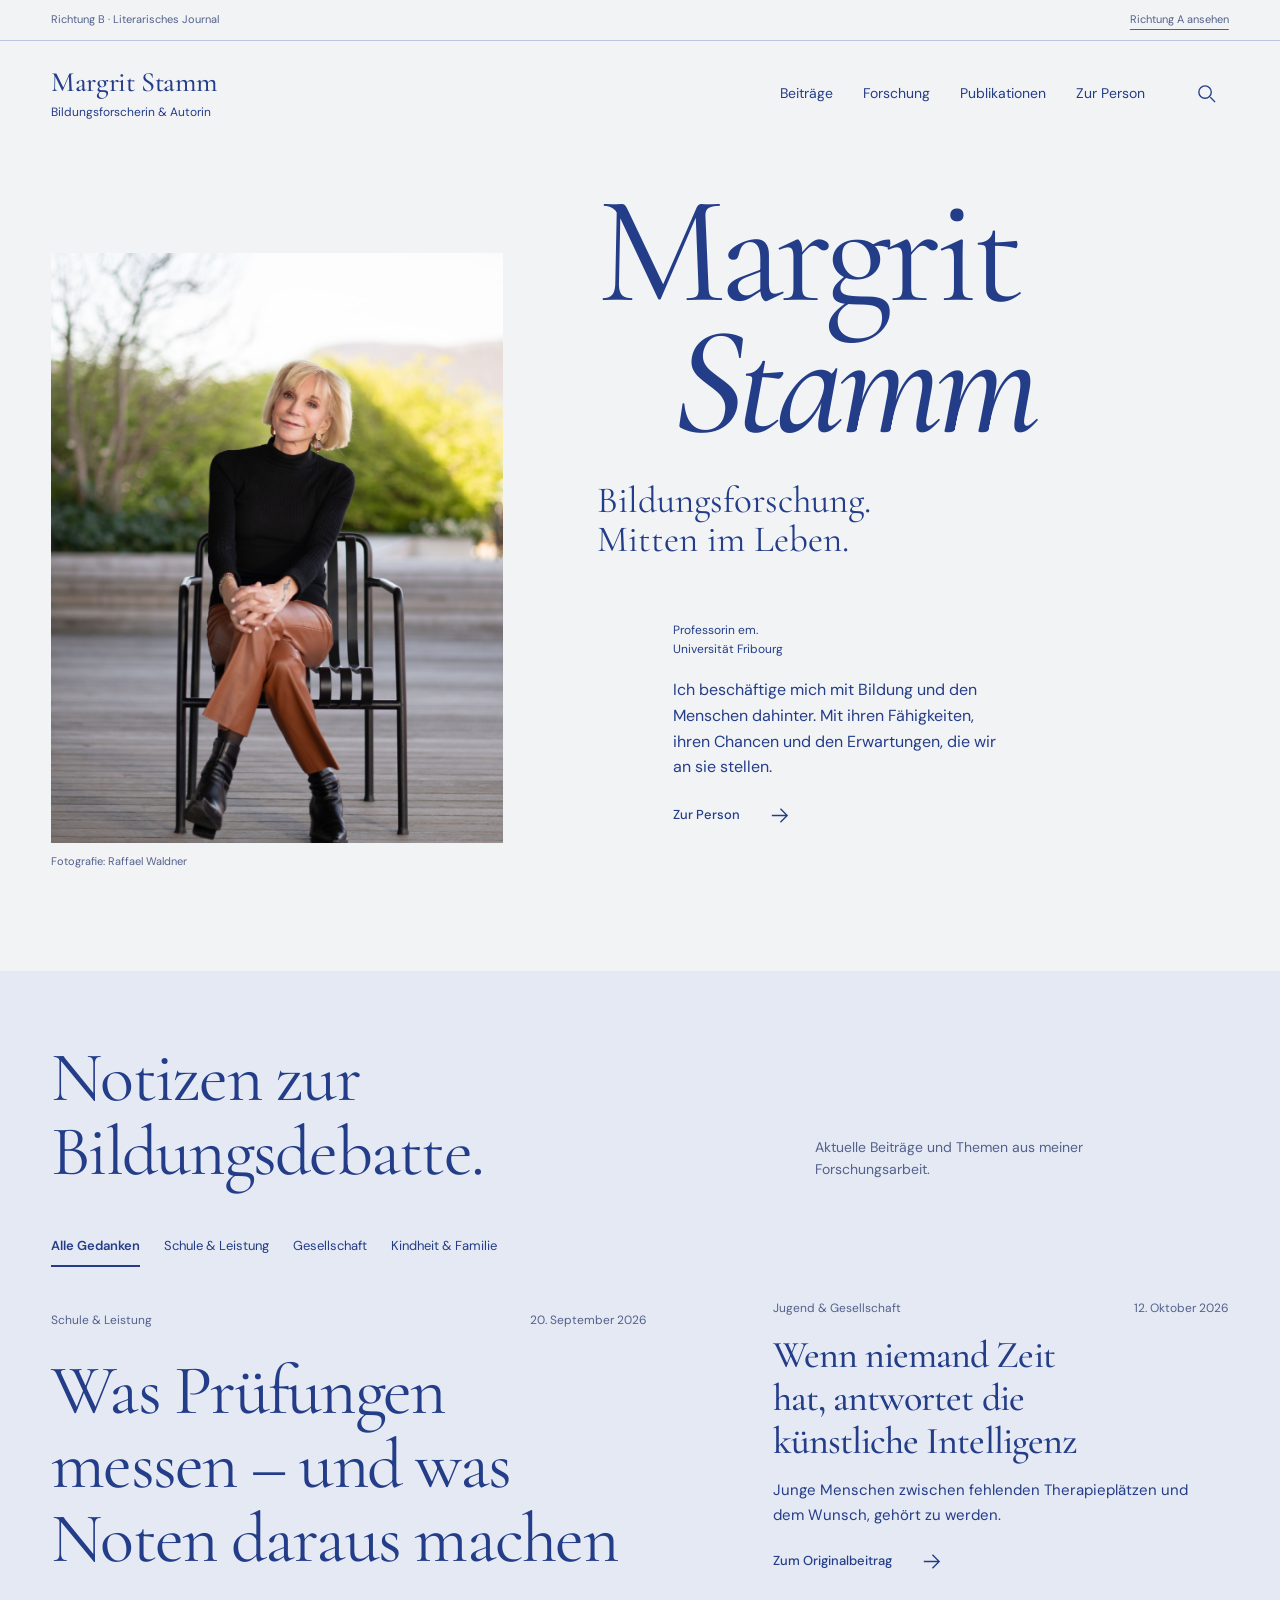
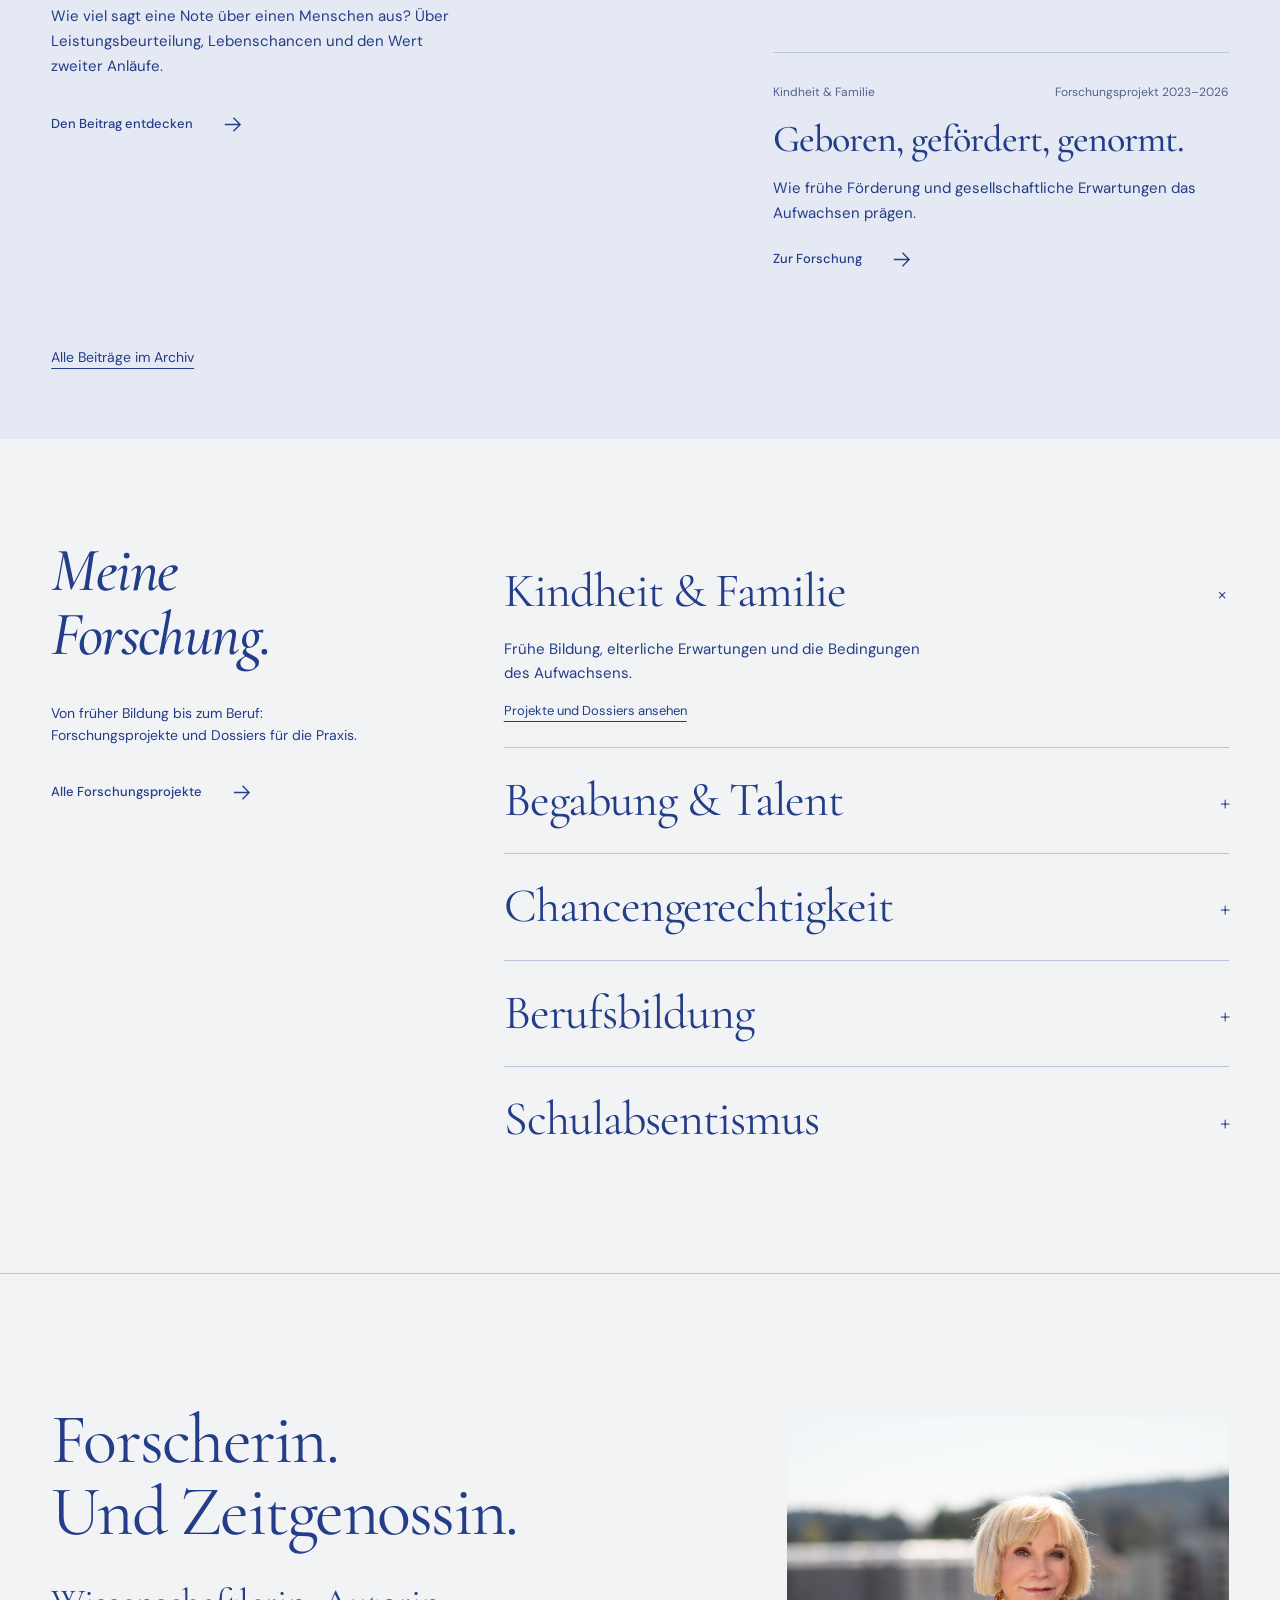
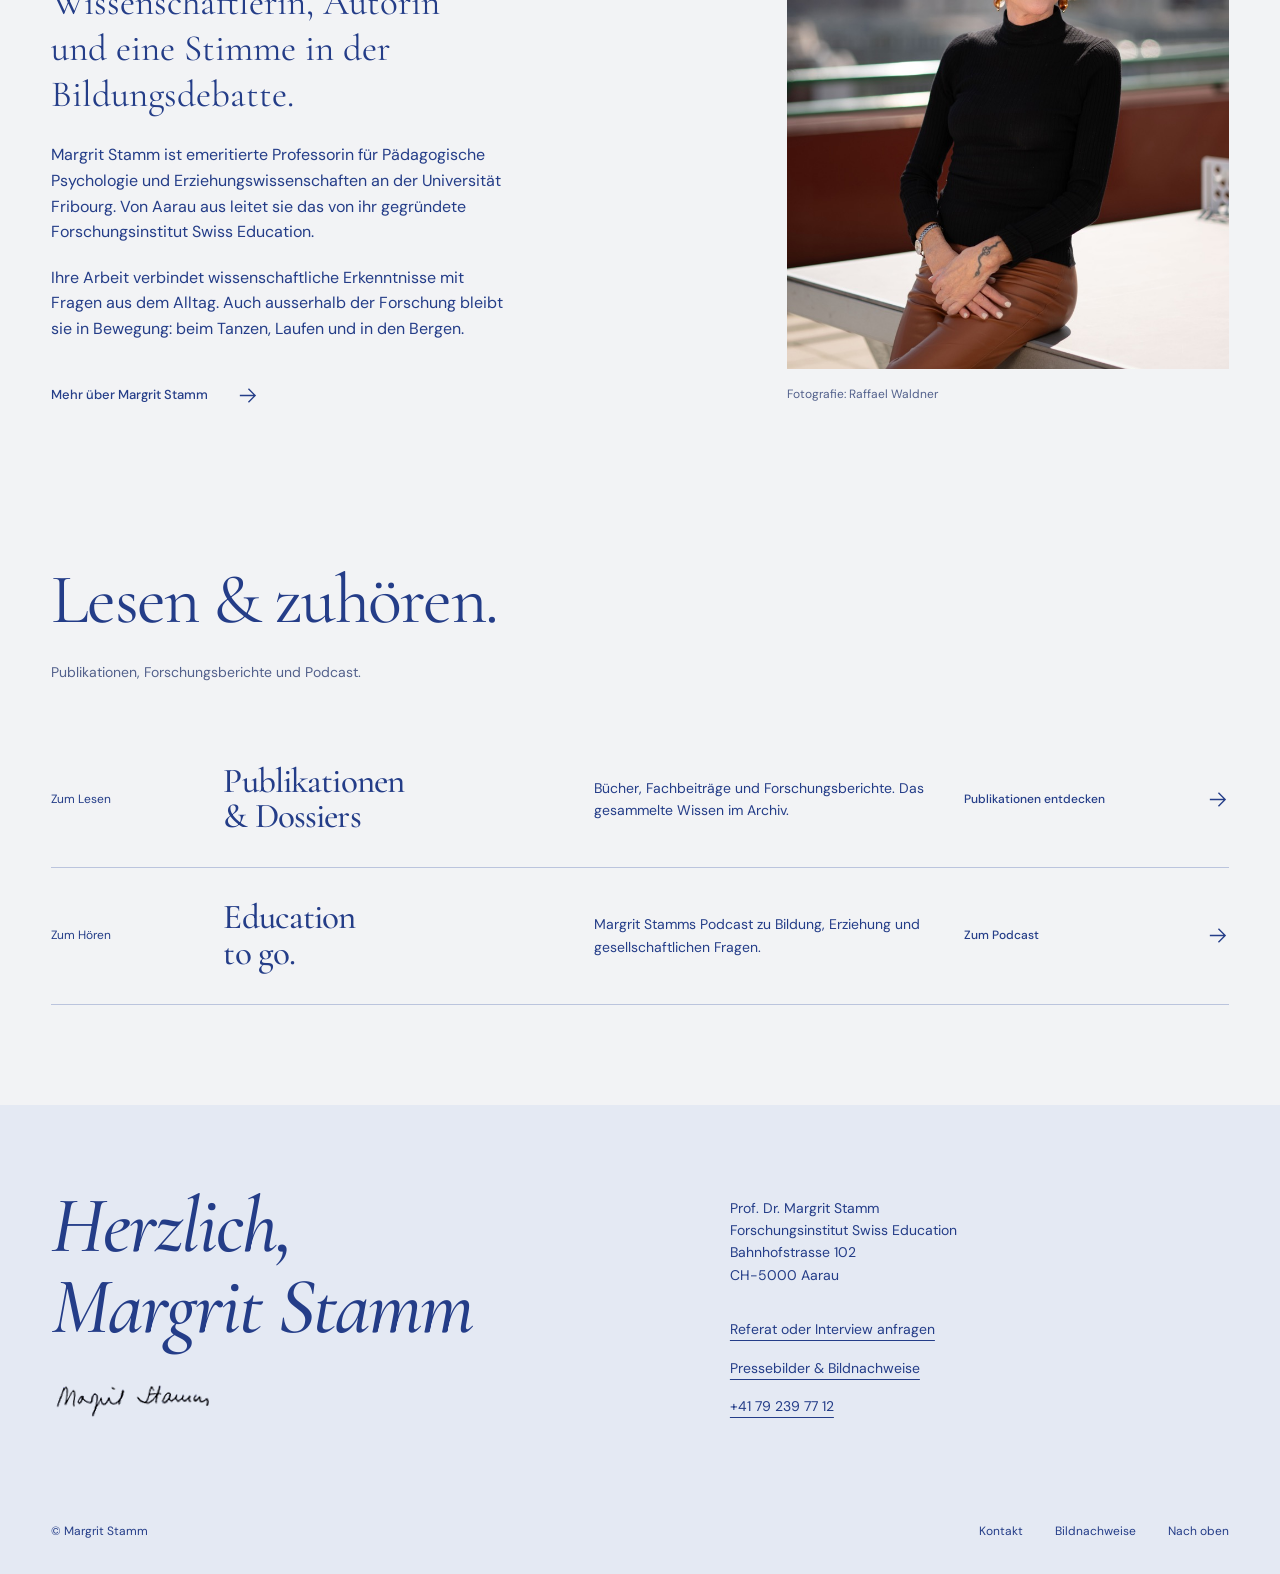
==== journal/index.html @ a647d67c "Add two distinct responsive design proposals with route switching" ====
<!doctype html><html lang="de-CH"><head><meta charset="utf-8"><meta name="robots" content="noindex, nofollow"><meta name="viewport" content="width=device-width, initial-scale=1"><title>Margrit Stamm | Bildung weiterdenken</title><meta name="description" content="Forschung, Gedanken und Perspektiven von Prof. Dr. Margrit Stamm. Bildung, Kindheit und gesellschaftliche Chancen."><link rel="stylesheet" href="../style.css"><script src="app.js" defer></script><link rel="stylesheet" href="../editorial.css?v=studio3"><link rel="stylesheet" href="journal.css?v=1"></head><body><div class="proposal-bar">Richtung B · Literarisches Journal <a href="../index.html">Richtung A ansehen</a></div>
<a class="skip" href="#main">Zum Inhalt</a><header class="header wrap"><a class="brand" href="index.html" aria-label="Margrit Stamm, Startseite"><span class="brand-emblem" aria-hidden="true"></span>Margrit Stamm<span>Bildungsforscherin & Autorin</span></a><nav aria-label="Hauptnavigation" id="navigation"><a href="beitraege.html">Beiträge</a><a href="forschung.html">Forschung</a><a href="publikationen.html">Publikationen</a><a href="index.html#person">Zur Person</a></nav><div class="header-actions"><button class="search-toggle icon-button" aria-label="Website durchsuchen"><svg viewBox="0 0 24 24" aria-hidden="true"><circle cx="10.5" cy="10.5" r="6.5"/><path d="m16 16 5 5"/></svg></button><button class="menu-toggle" aria-expanded="false" aria-controls="navigation">Menü</button></div></header>
<main id="main"><section class="hero wrap"><div class="hero-title"><h1><span>Margrit</span><span>Stamm</span></h1><p>Bildungsforschung.<br>Mitten im Leben.</p></div><div class="hero-copy"><p>Professorin em. <br>Universität Fribourg</p><p>Ich beschäftige mich mit Bildung und den Menschen dahinter. Mit ihren Fähigkeiten, ihren Chancen und den Erwartungen, die wir an sie stellen.</p><a class="text-link" href="#person">Zur Person <svg viewBox="0 0 24 24" aria-hidden="true"><path d="M4 12h16M13 5l7 7-7 7"/></svg></a></div><figure class="hero-photo"><img src="../assets/portrait.jpg" alt="Margrit Stamm auf einer Terrasse" width="1065" height="1600" fetchpriority="high"><figcaption>Fotografie: Raffael Waldner</figcaption></figure><div class="hero-aside"><p>Zur Diskussion</p><h2><a href="artikel.html">Was Prüfungen messen – und was Noten daraus machen</a></h2><p>Ein Beitrag über Beurteilung, Chancen und zweite Anläufe.</p><a class="text-link" href="artikel.html">Beitrag lesen <svg viewBox="0 0 24 24" aria-hidden="true"><path d="M4 12h16M13 5l7 7-7 7"/></svg></a></div></section>
<section class="thoughts wrap section" id="gedanken"><div class="section-intro"><h2>Notizen zur <br>Bildungsdebatte.</h2><p>Aktuelle Beiträge und Themen aus meiner Forschungsarbeit.</p></div><div class="filter-bar" role="group" aria-label="Beiträge nach Thema filtern"><button class="filter active" data-filter="all" aria-pressed="true">Alle Gedanken</button><button class="filter" data-filter="schule" aria-pressed="false">Schule & Leistung</button><button class="filter" data-filter="gesellschaft" aria-pressed="false">Gesellschaft</button><button class="filter" data-filter="kindheit" aria-pressed="false">Kindheit & Familie</button></div><div class="stories"><article class="story feature" data-topic="schule"><div class="story-meta"><span>Schule & Leistung</span><time datetime="2026-09-20">20. September 2026</time></div><h3><a href="artikel.html">Was Prüfungen messen – und was Noten daraus machen</a></h3><p>Wie viel sagt eine Note über einen Menschen aus? Über Leistungsbeurteilung, Lebenschancen und den Wert zweiter Anläufe.</p><a href="artikel.html" class="text-link">Den Beitrag entdecken <svg viewBox="0 0 24 24" aria-hidden="true"><path d="M4 12h16M13 5l7 7-7 7"/></svg></a></article><div class="story-stack"><article class="story" data-topic="gesellschaft"><div class="story-meta"><span>Jugend & Gesellschaft</span><time datetime="2026-10-12">12. Oktober 2026</time></div><h3><a href="https://www.margritstamm.ch/blog/blog-uebersicht-bildung-und-erziehung/entry/wenn-niemand-zeit-hat-antwortet-die-kuenstliche-intelligenz-ueber-junge-menschen-therapieplaetze-und-die-sehnsucht-gehoert-zu-werden.html">Wenn niemand Zeit hat, antwortet die künstliche Intelligenz</a></h3><p>Junge Menschen zwischen fehlenden Therapieplätzen und dem Wunsch, gehört zu werden.</p><a class="text-link" href="https://www.margritstamm.ch/blog/blog-uebersicht-bildung-und-erziehung/entry/wenn-niemand-zeit-hat-antwortet-die-kuenstliche-intelligenz-ueber-junge-menschen-therapieplaetze-und-die-sehnsucht-gehoert-zu-werden.html">Zum Originalbeitrag <svg viewBox="0 0 24 24" aria-hidden="true"><path d="M4 12h16M13 5l7 7-7 7"/></svg></a></article><article class="story" data-topic="kindheit"><div class="story-meta"><span>Kindheit & Familie</span><span>Forschungsprojekt 2023–2026</span></div><h3><a href="forschung.html">Geboren, gefördert, genormt.</a></h3><p>Wie frühe Förderung und gesellschaftliche Erwartungen das Aufwachsen prägen.</p><a class="text-link" href="forschung.html">Zur Forschung <svg viewBox="0 0 24 24" aria-hidden="true"><path d="M4 12h16M13 5l7 7-7 7"/></svg></a></article></div></div><p class="filter-status sr-only" role="status"></p><a class="archive-link" href="beitraege.html">Alle Beiträge im Archiv</a></section>
<section class="research" id="forschung"><div class="wrap research-inner"><div class="research-intro"><h2>Meine <br>Forschung.</h2><p>Von früher Bildung bis zum Beruf: Forschungsprojekte und Dossiers für die Praxis.</p><a class="text-link" href="forschung.html">Alle Forschungsprojekte <svg viewBox="0 0 24 24" aria-hidden="true"><path d="M4 12h16M13 5l7 7-7 7"/></svg></a></div><div class="research-list"><details open><summary>Kindheit & Familie <span aria-hidden="true">+</span></summary><p>Frühe Bildung, elterliche Erwartungen und die Bedingungen des Aufwachsens.</p><a href="forschung.html">Projekte und Dossiers ansehen</a></details><details><summary>Begabung & Talent <span aria-hidden="true">+</span></summary><p>Wie Fähigkeiten erkannt werden und wie sich Potenziale über die Lebensspanne entwickeln.</p><a href="forschung.html">Projekte und Dossiers ansehen</a></details><details><summary>Chancengerechtigkeit <span aria-hidden="true">+</span></summary><p>Bildungswege, soziale Herkunft und Möglichkeiten des gesellschaftlichen Aufstiegs.</p><a href="forschung.html">Projekte und Dossiers ansehen</a></details><details><summary>Berufsbildung <span aria-hidden="true">+</span></summary><p>Berufliche Fähigkeiten, praktische Intelligenz und Talententwicklung in der Ausbildung.</p><a href="forschung.html">Projekte und Dossiers ansehen</a></details><details><summary>Schulabsentismus <span aria-hidden="true">+</span></summary><p>Wenn junge Menschen der Schule fernbleiben: Ursachen, Bildungswege und Prävention.</p><a href="forschung.html">Projekte und Dossiers ansehen</a></details></div></div></section>
<section class="person wrap section" id="person"><figure><img src="../assets/portrait2.jpg" alt="Margrit Stamm auf der Terrasse" width="800" height="1200" loading="lazy"><figcaption>Fotografie: Raffael Waldner</figcaption></figure><div class="person-copy"><h2>Forscherin. <br>Und Zeitgenossin.</h2><p class="lead">Wissenschaftlerin, Autorin und eine Stimme in der Bildungsdebatte.</p><p>Margrit Stamm ist emeritierte Professorin für Pädagogische Psychologie und Erziehungswissenschaften an der Universität Fribourg. Von Aarau aus leitet sie das von ihr gegründete Forschungsinstitut Swiss Education.</p><p>Ihre Arbeit verbindet wissenschaftliche Erkenntnisse mit Fragen aus dem Alltag. Auch ausserhalb der Forschung bleibt sie in Bewegung: beim Tanzen, Laufen und in den Bergen.</p><a class="text-link" href="https://www.margritstamm.ch/">Mehr über Margrit Stamm <svg viewBox="0 0 24 24" aria-hidden="true"><path d="M4 12h16M13 5l7 7-7 7"/></svg></a></div></section>
<section class="library wrap section" id="publikationen"><div class="section-intro"><h2>Lesen & zuhören.</h2><p>Publikationen, Forschungsberichte und Podcast.</p></div><div class="library-grid"><a href="publikationen.html"><span>Zum Lesen</span><h3>Publikationen <br>& Dossiers</h3><p>Bücher, Fachbeiträge und Forschungsberichte. Das gesammelte Wissen im Archiv.</p><span class="text-link">Publikationen entdecken <svg viewBox="0 0 24 24" aria-hidden="true"><path d="M4 12h16M13 5l7 7-7 7"/></svg></span></a><a href="https://education2go.podigee.io/" id="podcast-link"><span>Zum Hören</span><h3>Education <br>to go.</h3><p>Margrit Stamms Podcast zu Bildung, Erziehung und gesellschaftlichen Fragen.</p><span class="text-link">Zum Podcast <svg viewBox="0 0 24 24" aria-hidden="true"><path d="M4 12h16M13 5l7 7-7 7"/></svg></span></a></div></section></main>
<footer id="kontakt" class="footer"><div class="wrap"><div class="footer-top"><div><h2>Herzlich, <br>Margrit Stamm</h2><img class="signature" src="../assets/signature.png" width="161" height="42" alt="Unterschrift von Margrit Stamm"></div><div class="footer-contact"><p>Prof. Dr. Margrit Stamm <br>Forschungsinstitut Swiss Education <br>Bahnhofstrasse 102 <br>CH-5000 Aarau</p><a href="https://www.margritstamm.ch/anfragen-und-pressefotos/anfragen-fuer-referate-und-interviews.html">Referat oder Interview anfragen</a><a href="https://www.margritstamm.ch/anfragen-und-pressefotos/pressefotos.html">Pressebilder & Bildnachweise</a><a href="tel:+41792397712">+41 79 239 77 12</a></div></div><div class="footer-bottom"><span>© Margrit Stamm</span><a href="https://www.margritstamm.ch/kontakt.html">Kontakt</a><button class="credits-toggle">Bildnachweise</button><a href="#main">Nach oben</a></div><p class="credits" hidden>Porträtfotografien: Raffael Waldner. Originalbilder und Unterschrift von margritstamm.ch. Schrift: Cormorant Garamond und DM Sans (Google Fonts).</p></div></footer>
<dialog class="search-dialog" aria-labelledby="search-title"><form method="dialog"><button class="close-search" aria-label="Suche schliessen">Schliessen</button></form><h2 id="search-title">Was beschäftigt Sie?</h2><label for="search">Beiträge und Themen durchsuchen</label><input id="search" type="search" placeholder="Zum Beispiel: Bildung, Noten, Familie" autocomplete="off"><div class="search-results" aria-live="polite"></div></dialog>
</body></html>
---- style.css ----
/* Hallmark custom · Margrit Stamm · editorial portrait · committed navy · responsive prototype */
/* Critique: original photography and deliberate typography carry the composition. */
:root{--paper:#f7f7f2;--ink:#162e3b;--muted:#52636a;--blue:#143e52;--light:#e7eceb;--white:#fcfcfa;--overlay:rgb(10 30 40 / .65);--signal:#b8d7cd;--line:#c8d0cf;--font-display:'Bodoni',Georgia,serif;--font-body:'DM Sans',Arial,sans-serif;--ease:cubic-bezier(.16,1,.3,1);--gutter:clamp(24px,5vw,88px)}
@font-face{font-family:'Bodoni';src:url('assets/serif0.ttf') format('truetype');font-weight:400;font-display:swap}@font-face{font-family:'DM Sans';src:url('assets/sans0.ttf') format('truetype');font-weight:400;font-display:swap}@font-face{font-family:'DM Sans';src:url('assets/sans1.ttf') format('truetype');font-weight:500;font-display:swap}@font-face{font-family:'DM Sans';src:url('assets/sans2.ttf') format('truetype');font-weight:600;font-display:swap}
*{box-sizing:border-box}html{scroll-behavior:smooth;scroll-padding-top:32px;overflow-x:clip}body{margin:0;background:var(--paper);color:var(--ink);font-family:var(--font-body);font-size:16px;line-height:1.6;overflow-x:clip}::selection{background:var(--signal);color:var(--ink)}button,input{font:inherit}a{color:inherit;text-decoration:none;text-underline-offset:6px}button{color:inherit;cursor:pointer}a:hover{text-decoration:underline}button:focus-visible,a:focus-visible,input:focus-visible,summary:focus-visible{outline:3px solid var(--muted);outline-offset:6px}img{display:block;max-width:100%;height:auto}svg{width:23px;height:23px;fill:none;stroke:currentColor;stroke-width:1.4;flex-shrink:0}h1,h2,h3,p,figure{margin:0}h1,h2,h3{font-family:var(--font-display);font-weight:400;letter-spacing:-.035em;line-height:1.02;text-wrap:balance;overflow-wrap:break-word;min-width:0}p{text-wrap:pretty}h2{font-size:clamp(44px,5.4vw,78px)}h3{font-size:clamp(30px,3vw,44px)}.wrap{width:100%;max-width:1600px;margin-inline:auto;padding-inline:var(--gutter)}.header{min-height:118px;display:flex;align-items:center;gap:40px;justify-content:space-between}.brand{font-size:25px;line-height:1.15;letter-spacing:-1px;font-weight:500}.brand span{display:block;font-size:12px;letter-spacing:0;margin-top:8px;font-weight:400}.header nav{display:flex;gap:32px;margin-left:auto;font-size:14px}.header-actions{display:flex;gap:20px;align-items:center}.icon-button{background:none;border:0;min-width:44px;min-height:44px;display:grid;place-items:center}.menu-toggle{display:none;background:none;border:0;min-height:44px}.hero{position:relative;display:grid;grid-template-columns:minmax(0,1.05fr) minmax(0,1fr);grid-template-rows:auto auto;min-height:700px;padding-top:36px;padding-bottom:64px}.hero-title{position:relative;z-index:2;padding-top:44px;grid-column:1;grid-row:1;pointer-events:none}.hero h1{font-size:clamp(76px,7.6vw,120px);line-height:.94;letter-spacing:-.04em;white-space:nowrap}.hero-photo{grid-column:2;grid-row:1/4;margin-left:32px;position:relative}.hero-photo img{width:100%;height:610px;object-fit:cover;object-position:center 40%}.hero-photo figcaption{font-size:12px;margin-top:12px;color:var(--muted)}.hero-copy{grid-column:1;grid-row:2;padding:40px 0 32px;max-width:430px}.hero-copy p{font-size:20px;line-height:1.55}.round-link{display:flex;align-items:center;gap:16px;font-size:14px;margin-top:32px}.round-icon{display:grid;place-items:center;width:52px;height:52px;border-radius:50%;background:var(--blue);color:var(--paper);transition:transform .3s var(--ease)}.round-link:hover .round-icon{transform:translateY(4px)}.hero-aside{font-size:12px;grid-column:1;grid-row:3;align-self:end;color:var(--muted)}.hero-title{animation:settle .8s var(--ease) both}@keyframes settle{from{transform:translateY(14px);opacity:.6}to{transform:translateY(0);opacity:1}}.section{padding-block:112px}.section-intro{display:grid;grid-template-columns:minmax(0,1.15fr) minmax(0,1fr);gap:60px;align-items:end;margin-bottom:52px}.section-intro p{max-width:340px;padding-bottom:8px;color:var(--muted)}.thoughts{background:var(--light)}.filter-bar{display:flex;gap:8px 24px;flex-wrap:wrap;margin-bottom:44px}.filter{padding:8px 0;background:none;border:0;border-bottom:2px solid transparent;font-size:14px}.filter.active{border-color:var(--ink);font-weight:600}.stories{display:grid;grid-template-columns:minmax(0,1.15fr) minmax(0,1fr);gap:60px}.story.feature{padding:40px;background:var(--blue);color:var(--paper);display:flex;flex-direction:column;align-items:flex-start;min-height:480px}.story-meta{display:flex;gap:16px;justify-content:space-between;font-size:12px;margin-bottom:24px;width:100%}.feature h3{font-size:clamp(38px,4.2vw,60px);margin-bottom:24px}.story p{font-size:15px;line-height:1.65;max-width:440px}.feature .text-link{margin-top:auto;padding-top:32px}.text-link{display:inline-flex;align-items:center;justify-content:space-between;gap:28px;font-size:13px;font-weight:500;min-height:44px}.text-link svg{transition:transform .25s var(--ease)}.text-link:hover svg{transform:translateX(5px)}.story-stack{display:grid;gap:36px;align-content:start}.story-stack .story{padding-bottom:24px}.story-stack h3{font-size:34px;margin-bottom:16px}.story-stack .story-meta{margin-bottom:16px}.story-stack .text-link{margin-top:12px}.archive-link{display:inline-block;margin-top:40px;font-size:14px;text-decoration:underline}.research{background:var(--blue);color:var(--paper);padding-block:112px}.research-inner{display:grid;grid-template-columns:minmax(0,1.15fr) minmax(0,1fr);gap:60px}.research-intro p{max-width:340px;margin-top:36px}.research-intro .text-link{margin-top:24px}.research-list details{padding:24px 0;border-bottom:1px solid var(--muted)}.research-list summary{display:flex;justify-content:space-between;align-items:center;gap:20px;cursor:pointer;list-style:none;font-size:25px;letter-spacing:-.7px}.research-list summary::-webkit-details-marker{display:none}.research-list summary span{font-size:26px;font-weight:400}.research-list details[open] summary span{transform:rotate(45deg)}.research-list p{font-size:15px;margin:16px 0 12px;max-width:360px}.research-list a{font-size:13px;text-decoration:underline}.person{display:grid;grid-template-columns:minmax(0,1fr) minmax(0,1.05fr);gap:112px;align-items:center}.person figure{max-width:440px}.person img{aspect-ratio:4/5;object-fit:cover;object-position:center 30%}.person figcaption{font-size:12px;margin-top:8px;color:var(--muted)}.person-copy .lead{font-size:20px;margin:32px 0 24px}.person-copy p:not(.lead){margin-bottom:20px;font-size:15px;max-width:460px}.person-copy .text-link{margin-top:12px}.library{padding-top:32px}.library-grid{display:grid;grid-template-columns:repeat(2,minmax(0,1fr));gap:24px}.library-grid>a{padding:40px;background:var(--light);display:flex;flex-direction:column;align-items:flex-start}.library-grid>a:last-child{background:var(--blue);color:var(--paper)}.library-grid>a:hover{text-decoration:none}.library-grid>a>span:first-child{font-size:12px;margin-bottom:36px}.library-grid h3{font-size:50px;margin-bottom:24px}.library-grid p{max-width:340px;font-size:15px}.library-grid .text-link{margin-top:32px}.footer{background:var(--light);padding-top:80px}.footer-top{display:grid;grid-template-columns:minmax(0,1.2fr) minmax(0,1fr);gap:80px;padding-bottom:72px}.signature{width:190px;height:auto;margin-top:36px;mix-blend-mode:multiply}.footer-contact{display:flex;flex-direction:column;align-items:flex-start;gap:16px;padding-top:12px;font-size:14px}.footer-contact p{margin-bottom:16px}.footer-contact a{text-decoration:underline}.footer-bottom{display:flex;align-items:center;gap:32px;min-height:84px;font-size:12px}.footer-bottom span{margin-right:auto}.footer-bottom button{border:0;background:none;padding:12px 0;font-size:12px}.credits{font-size:12px;max-width:700px;padding-bottom:28px}.skip{position:absolute;top:-100px;left:24px;z-index:20;background:var(--paper);padding:12px}.skip:focus{top:10px}.sr-only{position:absolute;width:1px;height:1px;overflow:hidden;clip-path:inset(50%)}[hidden]{display:none!important}.search-dialog{border:0;background:var(--paper);color:var(--ink);width:min(740px,calc(100% - 32px));max-height:85vh;padding:40px}.search-dialog::backdrop{background:var(--overlay)}.search-dialog form{text-align:right}.close-search{border:0;background:none;font-size:13px;padding:12px}.search-dialog h2{font-size:42px;margin:20px 0 32px}.search-dialog label{display:block;font-size:13px;margin-bottom:8px}.search-dialog input{width:100%;padding:16px;border:1px solid var(--muted);background:var(--white);color:var(--ink);border-radius:0;min-width:0}.search-results a{display:block;padding:16px 0}.search-results p{margin-top:24px}.search-results small{display:block;color:var(--muted)}
.article-header{padding-top:48px;padding-bottom:72px;max-width:1300px}.back{font-size:13px;display:inline-block;margin-bottom:56px}.article-header h1{font-size:clamp(48px,6.5vw,92px);max-width:1050px;line-height:1.04}.article-meta{display:flex;gap:36px;flex-wrap:wrap;font-size:13px;margin-top:36px}.article-layout{display:grid;grid-template-columns:200px minmax(0,700px);gap:80px;max-width:1300px;padding-bottom:100px}.article-aside{font-size:13px;position:sticky;top:35px;align-self:start}.article-aside img{width:72px;height:90px;object-fit:cover;margin-bottom:20px}.article-aside a{display:block;margin-top:16px;text-decoration:underline}.article-body{font-size:19px;line-height:1.8}.article-body .intro{font-size:28px;line-height:1.5;font-family:var(--font-display);margin-bottom:40px}.article-body p{margin-bottom:24px}.article-body h2{font-size:38px;margin:48px 0 24px}.article-body .source-note{font-size:13px;color:var(--muted);margin-top:44px}.article-body .original{display:inline-flex;align-items:center;gap:24px;padding:16px 24px;background:var(--blue);color:var(--paper);font-size:14px}.article-end{background:var(--blue);color:var(--paper);padding:72px 0}.article-end .wrap{display:flex;justify-content:space-between;align-items:center;gap:40px}.article-end h2{font-size:54px}
@media(min-width:1600px){.hero h1{font-size:120px}}
@media(max-width:1000px){.header{min-height:96px;gap:20px}.header nav{gap:20px}.hero{min-height:600px}.hero-photo{margin-left:0}.hero-photo img{height:540px}.hero h1{font-size:9vw}.hero-copy p{font-size:18px}.section,.research{padding-block:80px}.section-intro,.stories,.research-inner{gap:36px}.story.feature{padding:32px}.story-meta{flex-direction:column;gap:4px}.story-stack h3{font-size:29px}.person{gap:56px}.article-layout{grid-template-columns:150px minmax(0,1fr);gap:40px}.library-grid h3{font-size:40px}}
@media(max-width:700px){.header{min-height:92px;position:relative;gap:12px;flex-wrap:wrap}.brand{font-size:23px}.brand span{font-size:12px}.header-actions{margin-left:auto;gap:8px}.menu-toggle{display:block;font-size:13px}.header nav{display:none;flex-basis:100%;order:3;margin:0;padding:8px 0 28px;gap:16px;flex-direction:column}.header nav.open{display:flex}.hero{padding-top:12px;display:grid;grid-template-columns:repeat(2,minmax(0,1fr));min-height:0;padding-bottom:44px;gap:0}.hero-title{padding-top:16px;grid-column:1/3;grid-row:1;margin-bottom:28px}.hero h1{font-size:clamp(62px,12.5vw,88px);white-space:normal}.hero-photo{grid-column:2;grid-row:2/4;margin-left:12px}.hero-photo img{height:305px;object-position:50% 36%}.hero-photo figcaption{font-size:12px;line-height:1.4}.hero-copy{grid-column:1;grid-row:2;padding:12px 8px 24px 0}.hero-copy p{font-size:15px}.hero-copy p br{display:none}.round-link{font-size:12px;gap:8px;align-items:flex-start;flex-direction:column;margin-top:24px}.round-icon{width:42px;height:42px}.hero-aside{grid-column:1;grid-row:3;font-size:12px;padding-right:8px;align-self:end}.section,.research{padding-block:64px}.section-intro{display:block;margin-bottom:32px}.section-intro p{margin-top:24px;font-size:15px;max-width:310px}.filter-bar{gap:8px 16px;margin-bottom:28px}.filter{font-size:12px}.stories{grid-template-columns:minmax(0,1fr);gap:32px}.story.feature{min-height:420px;padding:28px}.feature h3{font-size:43px}.story-meta{flex-direction:row;font-size:12px}.story-stack{gap:24px}.story-stack h3{font-size:32px}.research-inner{grid-template-columns:minmax(0,1fr);gap:24px}.research-intro p{margin-top:24px}.research-list summary{font-size:22px}.person{grid-template-columns:minmax(0,1fr);gap:32px}.person figure{width:80%;max-width:350px}.person-copy .lead{margin-top:24px}.library{padding-top:8px}.library-grid{grid-template-columns:minmax(0,1fr);gap:16px}.library-grid>a{padding:32px}.library-grid h3{font-size:44px}.footer{padding-top:60px}.footer-top{grid-template-columns:minmax(0,1fr);gap:36px;padding-bottom:40px}.footer-contact{font-size:14px}.footer-bottom{gap:16px;flex-wrap:wrap;padding-block:24px}.footer-bottom span{flex-basis:100%}.search-dialog{padding:24px}.search-dialog h2{font-size:34px}.article-header{padding-top:24px;padding-bottom:40px}.back{margin-bottom:36px}.article-header h1{font-size:46px}.article-meta{gap:8px 20px;margin-top:24px;font-size:12px}.article-layout{display:flex;flex-direction:column;gap:36px;padding-bottom:60px}.article-aside{position:static;display:flex;align-items:center;flex-wrap:wrap;gap:8px 20px}.article-aside img{width:40px;height:50px;margin:0}.article-aside a{margin:0}.article-body{font-size:17px}.article-body .intro{font-size:25px}.article-body h2{font-size:33px}.article-end{padding:48px 0}.article-end .wrap{display:block}.article-end h2{font-size:44px}.article-end .text-link{margin-top:24px}}
@media(prefers-reduced-motion:reduce){html{scroll-behavior:auto}*,*::before,*::after{animation:none!important;transition:none!important}}

.story.feature :focus-visible,.research :focus-visible,.library-grid>a:last-child:focus-visible,.article-end :focus-visible{outline-color:var(--signal)}button:active,.text-link:active{transform:translateY(1px)}button:disabled{opacity:.5;cursor:not-allowed}
@media(max-width:700px){.hero h1{font-size:clamp(38px,12.3vw,80px);overflow-wrap:normal}.feature h3{font-size:35px}.article-header h1{font-size:clamp(36px,10vw,46px)}.story.feature{min-height:390px}}
/* Editorial refinement: personal masthead, photographic centre, quiet archive. */
:root{--paper:#faf9f6;--light:#eeefeb;--ink:#23332f;--blue:#273e40;--muted:#56645d;--signal:#d7dfb6}
.header{min-height:96px}.brand{font-size:17px;letter-spacing:-.4px}.brand span{font-size:12px}.header nav{font-size:13px}.hero{display:grid;grid-template-columns:minmax(0,.8fr) minmax(0,1.7fr) minmax(0,.85fr);grid-template-rows:auto auto;gap:28px 48px;padding-top:24px;padding-bottom:96px;min-height:0}.hero-title{grid-column:1/4;grid-row:1;display:flex;justify-content:space-between;align-items:center;padding-top:0;margin-bottom:20px;gap:40px}.hero h1{font-size:clamp(70px,10.8vw,156px);letter-spacing:-.045em;line-height:1.05;white-space:normal}.hero-title>p{font-size:15px;line-height:1.5;min-width:185px;padding-top:24px}.hero-copy{grid-column:1;grid-row:2;padding:20px 0 0;align-self:start}.hero-copy>p:first-child{font-size:13px;line-height:1.6;margin-bottom:44px}.hero-copy>p:nth-child(2){font-size:16px;line-height:1.7;max-width:235px}.hero-copy .text-link{margin-top:24px}.hero-photo{grid-column:2;grid-row:2;margin:0}.hero-photo img{height:425px;object-fit:cover;object-position:50% 33%;width:100%}.hero-photo figcaption{font-size:12px;margin-top:12px}.hero-aside{grid-column:3;grid-row:2;align-self:end;padding-bottom:30px;color:var(--ink);font-size:13px}.hero-aside>p:first-child{margin-bottom:20px}.hero-aside h2{font-size:32px;line-height:1.1;margin-bottom:20px}.hero-aside .text-link{margin-top:12px;font-size:12px}.section{padding-block:80px}.thoughts{background:var(--paper)}.section-intro{grid-template-columns:minmax(0,1.7fr) minmax(0,1fr);margin-bottom:40px}.section-intro h2{font-size:52px}.section-intro p{font-size:14px;max-width:280px}.stories{grid-template-columns:minmax(0,1.7fr) minmax(0,1fr);gap:80px}.story.feature{background:none;color:var(--ink);padding:12px 0 0;min-height:0}.feature h3{font-size:62px;line-height:1.05;max-width:700px;margin-bottom:28px}.feature .text-link{margin-top:24px;padding-top:0}.story-meta{font-size:12px;color:var(--muted)}.story-stack h3{font-size:29px}.story-stack{gap:44px}.filter-bar{margin-bottom:32px}.filter{font-size:13px}.research{margin-top:32px;padding-block:72px}.research-inner{grid-template-columns:minmax(0,.8fr) minmax(0,1.7fr) minmax(0,.85fr);gap:48px}.research-intro{grid-column:1}.research-intro h2{font-size:45px}.research-intro p{font-size:14px}.research-list{grid-column:2/4}.research-list summary{font-family:var(--font-display);font-size:38px;letter-spacing:-.02em}.research-list details{padding-block:24px;border:0}.research-list details+details{border-top:1px solid var(--muted)}.research-list p{max-width:460px}.person{grid-template-columns:minmax(0,.7fr) minmax(0,1.3fr);gap:110px;max-width:1300px;padding-block:110px}.person h2{font-size:58px}.person-copy .lead{font-family:var(--font-display);font-size:28px;line-height:1.35;max-width:440px}.person-copy p:not(.lead){font-size:16px}.person figure{max-width:340px}.library{padding-top:16px;padding-bottom:100px}.library .section-intro{display:block}.library .section-intro p{margin-top:24px;max-width:none}.library-grid{display:block}.library-grid>a,.library-grid>a:last-child{background:none;color:var(--ink);display:grid;grid-template-columns:minmax(0,.4fr) minmax(0,1fr) minmax(0,1fr) minmax(0,.8fr);gap:40px;padding:32px 0;align-items:center;border-bottom:1px solid var(--line)}.library-grid>a>span:first-child{margin:0}.library-grid h3{font-size:35px;margin:0}.library-grid p{font-size:14px}.library-grid .text-link{margin:0;font-size:12px}.footer{background:var(--light)}.footer h2{font-size:58px}.footer .signature{width:220px}.article-header h1{font-size:clamp(44px,6.2vw,88px)}.story.feature :focus-visible{outline-color:var(--ink)}
@media(max-width:1100px){.hero{gap:24px 28px;grid-template-columns:minmax(0,.8fr) minmax(0,1.4fr) minmax(0,.9fr)}.hero-title>p{font-size:13px;min-width:140px}.hero h1{font-size:10.2vw}.hero-aside h2{font-size:28px}.hero-copy>p:nth-child(2){font-size:14px}.hero-photo img{height:390px}.stories{gap:48px}.feature h3{font-size:49px}.research-inner{gap:32px}.research-intro h2{font-size:38px}.library-grid>a,.library-grid>a:last-child{gap:24px;grid-template-columns:minmax(0,.4fr) minmax(0,1fr) minmax(0,1fr)}.library-grid .text-link{grid-column:2/4}.person{gap:60px}}
@media(max-width:700px){.header{min-height:88px}.brand{font-size:17px}.brand span{font-size:11px}.hero{grid-template-columns:minmax(0,1fr) minmax(0,1fr);gap:24px;padding-top:12px;padding-bottom:52px}.hero-title{grid-column:1/3;grid-row:1;display:block;margin:0}.hero h1{font-size:clamp(48px,12.8vw,86px);white-space:nowrap;letter-spacing:-.04em}.hero-title>p{font-size:13px;padding:16px 0 0;min-width:0}.hero-title>p br{display:none}.hero-title>p br:after{content:' '}.hero-photo{grid-column:1/3;grid-row:2;margin:0}.hero-photo img{height:340px;object-position:50% 31%}.hero-photo figcaption{font-size:11px}.hero-copy{grid-column:1;grid-row:3;padding:0}.hero-copy>p:first-child{margin-bottom:20px;font-size:12px}.hero-copy>p:nth-child(2){font-size:13px;line-height:1.65}.hero-copy .text-link{margin-top:12px;font-size:12px}.hero-aside{grid-column:2;grid-row:3;align-self:start;padding:0;font-size:12px}.hero-aside h2{font-size:26px;line-height:1.12}.hero-aside>p:first-child{margin-bottom:20px}.hero-aside>p:not(:first-child){display:none}.hero-aside .text-link{gap:12px}.section{padding-block:48px}.section-intro{display:block}.section-intro h2{font-size:44px}.section-intro p{margin-top:20px;font-size:14px}.stories{grid-template-columns:minmax(0,1fr);gap:48px}.feature h3{font-size:40px}.story.feature{min-height:0;padding:0}.story-stack h3{font-size:32px}.story-meta{font-size:11px;flex-wrap:wrap}.filter-bar{gap:8px 16px}.research{margin-top:12px;padding-block:48px}.research-inner{display:block}.research-intro h2{font-size:44px}.research-intro h2 br{display:none}.research-intro p{margin-top:24px}.research-list{margin-top:36px}.research-list summary{font-size:29px}.research-list details{padding-block:20px}.person{grid-template-columns:minmax(0,1fr);gap:32px;padding-block:64px}.person figure{width:76%}.person h2{font-size:44px}.person-copy .lead{font-size:25px}.library{padding-top:0;padding-bottom:56px}.library-grid>a,.library-grid>a:last-child{grid-template-columns:minmax(0,1fr);gap:16px;padding:28px 0}.library-grid h3{font-size:38px}.library-grid h3 br{display:none}.library-grid .text-link{grid-column:1}.footer h2{font-size:46px}.footer .signature{width:190px}}
.article-header .source-note{font-size:13px;line-height:1.6;color:var(--muted);max-width:680px;margin-top:24px}
@media(max-width:700px){.hero-aside{display:none}.hero-copy{grid-column:1/3;display:grid;grid-template-columns:minmax(0,.7fr) minmax(0,1.3fr);gap:16px 24px}.hero-copy>p:first-child{grid-column:1;margin:0}.hero-copy>p:nth-child(2){grid-column:2;font-size:14px;max-width:none}.hero-copy .text-link{grid-column:2;margin-top:0;justify-content:flex-start}.article-aside{display:grid;grid-template-columns:44px minmax(0,1fr);gap:16px}.article-aside nav{grid-column:1/3;display:flex;flex-wrap:wrap;gap:12px 20px}.article-aside nav a{font-size:12px;min-height:32px}.article-aside span{font-size:13px}}
---- editorial.css ----
/* Editorial chapters, original photographic material, and typographic archive. */
:root{--chapter:#dce3d3;--chapter-ink:#25352d;--folio:#d5cfc0;--aside:#e5e8e0}
.proposal-bar{padding:6px var(--gutter);background:var(--ink);color:var(--paper);display:flex;justify-content:space-between;gap:16px;font-size:11px;letter-spacing:0}.proposal-bar span{opacity:.8}.hero-title{position:relative}.hero h1{font-size:clamp(70px,11.3vw,164px)}.hero-photo{position:relative}.hero-photo:after{content:'';position:absolute;inset:14px -14px 30px 14px;background:var(--folio);z-index:-1;transform:rotate(2deg)}.hero-photo img{height:460px}.hero-photo{z-index:1}.hero-title p{font-size:13px}.hero-copy>p:first-child{margin-bottom:32px}.hero-aside{padding-bottom:30px}.thoughts .section-intro h2{font-size:clamp(44px,5.3vw,72px)}.person figure{transform:rotate(-2deg)}.person figure img{filter:none}.person figcaption{transform:rotate(2deg);padding-top:8px}.footer .signature{transform:rotate(-4deg);margin-left:5px}.archive-mast{display:grid;grid-template-columns:minmax(0,1.8fr) minmax(0,.8fr);align-items:end;gap:80px;padding-block:65px 100px}.archive-mast h1,.publication-mast h1,.research-mast h1{font-size:clamp(72px,9.2vw,132px);line-height:.99;letter-spacing:-.04em}.archive-mast>div{max-width:300px;padding-bottom:10px}.archive-mast p+p{margin-top:24px;font-size:14px;color:var(--muted)}.archive-section{padding-block:36px 100px}.archive-controls{display:grid;grid-template-columns:minmax(0,1.3fr) minmax(0,.6fr) minmax(0,.7fr);gap:40px;align-items:end;padding-bottom:40px}.archive-controls label{display:block;font-size:13px;margin-bottom:12px}.archive-controls input,.archive-controls select{width:100%;min-width:0;padding:14px 0;border:0;border-bottom:1px solid var(--ink);background:var(--paper);color:var(--ink);font:inherit;border-radius:0}.archive-controls p{font-size:13px;justify-self:end;padding-bottom:16px}.archive-row{display:grid;grid-template-columns:minmax(0,.6fr) minmax(0,1.8fr) minmax(0,.6fr);gap:48px;padding-block:36px;border-top:1px solid var(--line);align-items:start}.archive-row time,.archive-row>span{font-size:12px;padding-top:8px;color:var(--muted)}.archive-row h2{font-size:clamp(28px,3vw,42px);line-height:1.1;text-wrap:pretty}.archive-row h2 a:hover{text-decoration:none;color:var(--muted)}.archive-row p{font-size:13px;color:var(--muted);margin-top:18px}.archive-action{font-size:12px;justify-self:end;text-align:right;padding-top:8px;text-decoration:underline;max-width:150px}.archive-more{background:var(--ink);color:var(--paper);border:0;padding:17px 28px;margin-top:40px;font-size:14px}.archive-source{font-size:12px;color:var(--muted);max-width:650px;margin-top:50px}.archive-empty{padding:45px 0;font-size:18px}.research-mast{background:var(--chapter);color:var(--chapter-ink);padding-block:80px 90px;margin-bottom:32px}.research-mast>.wrap{display:grid;grid-template-columns:minmax(0,1.8fr) minmax(0,.6fr);gap:90px;align-items:end}.research-note p+p{margin-top:24px;font-size:15px}.research-note img{margin-top:38px;width:180px;mix-blend-mode:multiply;transform:rotate(-5deg)}.research-row{grid-template-columns:minmax(0,.6fr) minmax(0,2.4fr)}.project-meta{font-size:12px;display:flex;flex-direction:column;gap:16px;color:var(--muted);padding-top:8px}.project-files{display:flex;flex-direction:column;align-items:flex-start;gap:10px;margin-top:24px}.project-files a{font-size:14px;text-decoration:underline}.project-files span{font-size:11px;margin-left:8px;color:var(--muted)}.publication-mast{display:grid;grid-template-columns:minmax(0,1.8fr) minmax(0,.6fr);gap:90px;padding-block:70px 100px;align-items:end}.publication-mast h1{font-size:clamp(64px,8vw,116px)}.publication-mast aside>p{font-size:14px;max-width:250px}.publication-mast aside>p+p{margin-top:24px}.publication-count{font-family:var(--font-display);font-size:100px;line-height:1.3;display:block;margin-top:28px}.bibliography{background:var(--aside);padding-block:48px;display:grid;grid-template-columns:minmax(0,.8fr) minmax(0,1.8fr);gap:60px}.bibliography h2{font-size:46px}.bibliography>div{display:grid;grid-template-columns:repeat(2,minmax(0,1fr));gap:30px 60px}.bibliography a{font-size:20px;line-height:1.4}.bibliography a span{display:block;font-size:12px;color:var(--muted);margin-top:8px}.document-row h2{font-size:34px}.archive-row:hover .archive-action{text-decoration-thickness:2px}.search-results{max-height:45vh;overflow-y:auto}.archive-more:focus-visible{outline-color:var(--ink)}
@media(min-width:1100px){.archive-row h2{max-width:900px}}
@media(max-width:1000px){.archive-mast,.research-mast>.wrap,.publication-mast{gap:40px}.archive-controls{gap:24px}.archive-row{gap:24px;grid-template-columns:minmax(0,.55fr) minmax(0,1.8fr) minmax(0,.6fr)}.research-row{grid-template-columns:minmax(0,.6fr) minmax(0,2.4fr)}.bibliography{gap:40px}.bibliography>div{gap:30px}.hero h1{font-size:10.2vw}}
@media(max-width:700px){.proposal-bar{font-size:10px;line-height:1.4;padding-block:8px}.proposal-bar span{max-width:175px;text-align:right}.hero h1{font-size:clamp(40px,12.8vw,86px)}.hero-photo img{height:340px}.hero-photo:after{inset:10px -8px 32px 8px;transform:rotate(1.5deg)}.hero-title p{font-size:13px}.hero-copy>p:first-child{margin:0}.hero-aside{padding:0}.archive-mast,.publication-mast{display:block;padding-top:32px;padding-bottom:48px}.archive-mast h1,.publication-mast h1,.research-mast h1{font-size:clamp(50px,13vw,84px)}.archive-mast>div{margin-top:30px;max-width:300px}.archive-mast p+p{margin-top:16px}.archive-section{padding-block:24px 56px}.archive-controls{grid-template-columns:minmax(0,1fr);gap:20px;padding-bottom:28px}.archive-controls p{justify-self:start;padding:0}.archive-controls input,.archive-controls select{font-size:16px}.archive-row{grid-template-columns:minmax(0,1fr);gap:14px;padding-block:28px}.archive-row h2{font-size:30px}.archive-row time,.archive-row>span{padding-top:0}.archive-action{justify-self:start;text-align:left;max-width:none;padding:8px 0}.archive-row p{margin-top:12px}.research-mast{padding-block:48px;margin-bottom:16px}.research-mast>.wrap{display:block}.research-note{margin-top:30px;display:grid;grid-template-columns:minmax(0,1fr) minmax(0,1fr);gap:16px}.research-note p{font-size:13px}.research-note p+p{margin:0;font-size:13px}.research-note img{margin-top:12px;max-width:150px}.project-meta{padding-top:0;gap:4px}.project-files a{font-size:13px}.project-files span{display:block;margin:5px 0 0}.publication-mast aside{display:grid;grid-template-columns:minmax(0,1fr) minmax(0,1fr);margin-top:36px;gap:20px}.publication-mast aside>p+p{margin:0}.publication-count{font-size:64px;margin:0}.publication-mast aside>p:last-child{align-self:center}.bibliography{display:block;padding-block:32px}.bibliography h2{font-size:38px;margin-bottom:28px}.bibliography>div{grid-template-columns:minmax(0,1fr);gap:24px}.bibliography a{font-size:18px}.document-row h2{font-size:29px}}
@media(prefers-reduced-motion:no-preference){.hero-photo:after{animation:paper-settle 1s var(--ease) both}@keyframes paper-settle{from{transform:rotate(0deg)}to{transform:rotate(2deg)}}}
/* Literary typography: Cormorant Garamond for the essay and author; DM Sans for wayfinding. */
@font-face{font-family:'Cormorant Garamond';src:url('assets/cormorant0.ttf') format('truetype');font-weight:400;font-style:normal;font-display:swap}
@font-face{font-family:'Cormorant Garamond';src:url('assets/cormorant1.ttf') format('truetype');font-weight:500;font-style:normal;font-display:swap}
@font-face{font-family:'Cormorant Garamond';src:url('assets/cormorant-italic0.ttf') format('truetype');font-weight:500;font-style:italic;font-display:swap}
:root{--font-display:'Cormorant Garamond',Georgia,serif;--text-reading:24px;--text-reading-mobile:22px}
h1,h2,h3{font-weight:500;letter-spacing:-.025em}.hero-title{align-items:flex-end;margin-bottom:8px}.hero h1{font-size:clamp(76px,12vw,178px);font-style:italic;letter-spacing:-.04em;line-height:1.04}.hero-title>p{padding-bottom:24px}.hero-photo:after{display:none}.hero-photo img{height:480px;filter:none;object-position:50% 30%}.hero-copy{padding-top:40px}.hero-aside h2{font-size:36px;line-height:1.08}.hero-aside{padding-bottom:32px}.hero-photo figcaption{margin-top:16px;font-size:12px}.person figure{transform:none}.person figure img{filter:none}.person figcaption{transform:none}.person-copy .lead{font-size:32px;line-height:1.25}.story.feature h3{font-size:66px;line-height:1.05}.story-stack h3{font-size:34px;line-height:1.12}.research-list summary{font-size:42px;line-height:1.2}.footer h2{font-style:italic;font-size:66px;line-height:1.02}.footer .signature{transform:none;margin-left:0;width:180px;margin-top:28px}.article-header h1{font-size:clamp(46px,6.8vw,98px);line-height:1.03;max-width:1080px}.article-body{font-family:var(--font-display);font-size:var(--text-reading);line-height:1.55;font-weight:400;max-width:65ch}.article-body .intro{font-size:34px;line-height:1.35;font-weight:500;margin-bottom:40px}.article-body h2{font-size:44px;line-height:1.1}.article-body .original{font-family:var(--font-body)}.article-meta,.story-meta{font-variant-numeric:tabular-nums}.archive-row h2{font-size:43px;line-height:1.1}.archive-row time{font-variant-numeric:tabular-nums}.publication-mast h1{line-height:.98}.archive-mast h1,.research-mast h1{line-height:.98}.publication-count{font-style:italic;font-weight:500}.bibliography h2{font-style:italic;font-size:50px}.research-note img{transform:none}.archive-controls input::placeholder{color:var(--muted);opacity:1}
@media(max-width:1100px){.hero h1{font-size:11vw}.hero-title>p{padding-bottom:18px}.hero-aside h2{font-size:31px}.hero-photo img{height:440px}.story.feature h3{font-size:54px}.archive-row h2{font-size:36px}}
@media(max-width:700px){.hero-title{margin-bottom:0}.hero h1{font-size:clamp(42px,13vw,90px);letter-spacing:-.035em}.hero-title>p{padding-bottom:0}.hero-copy{padding-top:0}.hero-photo img{height:370px;object-position:50% 32%}.hero-photo figcaption{font-size:11px;margin-top:12px}.story.feature h3{font-size:43px}.story-stack h3{font-size:35px}.person-copy .lead{font-size:29px}.research-list summary{font-size:32px}.footer h2{font-size:53px}.article-header h1{font-size:clamp(42px,11.5vw,64px);line-height:1.02}.article-body{font-size:var(--text-reading-mobile);line-height:1.55}.article-body .intro{font-size:29px}.article-body h2{font-size:38px}.archive-row h2{font-size:33px}.bibliography h2{font-size:42px}.archive-mast h1,.publication-mast h1,.research-mast h1{font-size:clamp(52px,14vw,86px)}}
/* Studio edition. Swiss editorial structure, original yellow emblem, full-color photography. */
:root{--paper:#f5f3ed;--ink:#262921;--muted:#5d6056;--line:#c9c9bc;--signal:#f6ed39;--light:#e9e8df;--chapter:#eeecdf;--chapter-ink:#262921;--aside:#e9e8df;--gutter:clamp(24px,4vw,72px)}
body{caret-color:var(--ink)}html{scrollbar-color:var(--muted) var(--paper)}
.proposal-bar{background:var(--paper);color:var(--muted);border-bottom:1px solid var(--line)}
.header{min-height:110px}.brand{position:relative;padding-left:55px;font-size:18px}.brand .brand-emblem{position:absolute;left:0;top:0;margin:0;width:40px;height:42px;background:url('assets/original-logo.png') left center/190px 42px no-repeat}.header nav{font-size:14px;gap:30px}
.hero{grid-template-columns:1.1fr 1fr;grid-template-rows:auto auto auto;gap:0 8%;padding-top:48px;padding-bottom:80px}.hero-title{display:block;grid-column:1;grid-row:1;margin:0;align-self:start;animation:none}.hero h1{font-family:var(--font-body);font-weight:500;font-style:normal;font-size:clamp(90px,10.5vw,160px);letter-spacing:-.04em;line-height:.89;white-space:normal}.hero h1 span{display:block}.hero h1 span+span{margin-left:10%;margin-top:8px}.hero-title>p{font-size:22px;line-height:1.3;padding:36px 0 0;min-width:0}.hero-photo{grid-column:2;grid-row:1/4;padding-top:0;align-self:start}.hero-photo img{height:640px;object-position:50% 40%;filter:none}.hero-photo figcaption{font-size:11px;margin-top:10px}.hero-copy{grid-column:1;grid-row:2;padding-top:38px;display:grid;grid-template-columns:1fr 2fr;gap:22px;max-width:none}.hero-copy>p:first-child{margin:0;font-size:12px}.hero-copy>p:nth-child(2){max-width:320px;font-size:15px;line-height:1.6}.hero-copy .text-link{grid-column:2;margin:0;justify-content:flex-start}.hero-aside{grid-column:1;grid-row:3;display:block;padding:22px 0 0;border-top:1px solid var(--line);margin-top:28px}.hero-aside>p{display:none}.hero-aside h2{font-family:var(--font-body);font-size:22px;line-height:1.25;max-width:450px;margin:0}.hero-aside .text-link{margin:6px 0 0}.thoughts{border-top:1px solid var(--ink);padding-top:52px}.section-intro h2,.thoughts .section-intro h2{font-family:var(--font-body);font-size:clamp(38px,4.8vw,68px);line-height:1.05;letter-spacing:-.04em}.story.feature h3{font-size:76px}.story-stack h3{font-size:39px}.stories{gap:9%}.story.feature{padding-right:20px}.story-stack .story+ .story{padding-top:30px;border-top:1px solid var(--line)}
.research{background:var(--signal);color:var(--ink);padding-block:80px}.research-intro h2{font-family:var(--font-body);font-size:38px}.research-list summary{font-family:var(--font-body);font-weight:400;font-size:clamp(28px,3.3vw,48px);letter-spacing:-.04em}.research-list details+details{border-color:#b9b339}.research :focus-visible{outline-color:var(--ink)}.person h2{font-family:var(--font-body);font-size:clamp(44px,4.5vw,64px)}.person figure{max-width:410px}.person{grid-template-columns:1fr 1.25fr;gap:13%;padding-block:130px}.library .section-intro h2{font-size:58px}.footer{background:#e9e8df}.footer h2{font-style:normal;font-size:68px}.footer .signature{width:161px;height:auto}.article-header{max-width:1600px;padding-top:44px;padding-bottom:56px}.article-header h1{font-family:var(--font-body);font-weight:500;font-size:clamp(46px,6.5vw,94px);line-height:1.04;max-width:1250px}.article-header .back{margin-bottom:44px}.article-header .article-meta{border-top:1px solid var(--ink);padding-top:24px;margin-top:44px}.article-layout{max-width:1600px;grid-template-columns:1fr 2fr 1fr;gap:55px;padding-top:24px}.article-body{grid-column:2;max-width:700px;font-size:25px}.article-aside{padding-top:8px}.article-aside img{width:100px;height:130px;filter:none}.article-body .intro{font-size:36px}.article-end{background:var(--signal);color:var(--ink)}.article-end :focus-visible{outline-color:var(--ink)}
.archive-mast h1,.publication-mast h1,.research-mast h1{font-family:var(--font-body);font-weight:500;letter-spacing:-.04em;font-size:clamp(64px,8vw,116px)}.research-mast{background:var(--signal)}.archive-row:hover{background:#eeece4}.archive-row{transition:background-color .2s}.archive-row h2 a:hover{color:var(--ink);text-decoration:underline;text-decoration-thickness:1px}.publication-count{font-family:var(--font-body);font-style:normal;font-size:80px}.archive-action{min-height:44px}
@media(max-width:1100px){.hero{gap:0 5%}.hero h1{font-size:10.5vw}.hero-photo img{height:590px}.hero-copy{grid-template-columns:1fr}.hero-copy>p:first-child{display:none}.hero-copy>p:nth-child(2),.hero-copy .text-link{grid-column:1}.hero-title>p{font-size:20px}.hero-aside h2{font-size:20px}.article-layout{grid-template-columns:1fr 3fr;gap:40px}.article-body{grid-column:2}.story.feature h3{font-size:60px}}
@media(max-width:700px){.header{min-height:94px}.brand{font-size:16px;padding-left:43px}.brand .brand-emblem{width:32px;height:34px;background-size:154px 34px}.header nav{font-size:16px}.hero{display:grid;grid-template-columns:minmax(0,1fr);gap:28px;padding-top:24px;padding-bottom:48px}.hero-title{grid-column:1;grid-row:1}.hero h1{font-size:clamp(72px,20vw,140px);line-height:.9}.hero h1 span+span{margin-left:16%}.hero-title>p{padding-top:26px;font-size:18px}.hero-title>p br{display:block}.hero-photo{grid-column:1;grid-row:2}.hero-photo img{height:440px;object-position:50% 35%}.hero-copy{grid-column:1;grid-row:3;padding:0;gap:12px}.hero-copy>p:nth-child(2){font-size:16px;max-width:none}.hero-aside{display:none}.thoughts{padding-top:40px}.section-intro h2,.thoughts .section-intro h2{font-size:40px}.story.feature{padding:0}.story.feature h3{font-size:48px}.story-stack h3{font-size:36px}.research{padding-block:48px}.research-intro h2{font-size:36px}.research-list summary{font-size:29px}.person{display:grid;grid-template-columns:1fr;gap:36px;padding-block:64px}.person figure{width:88%}.person h2{font-size:42px}.library .section-intro h2{font-size:40px}.footer h2{font-size:53px}.article-header{padding-top:24px;padding-bottom:32px}.article-header h1{font-size:clamp(36px,10vw,62px)}.article-header .article-meta{margin-top:28px;padding-top:20px}.article-layout{display:flex;padding-top:0;gap:30px}.article-aside img{width:44px;height:58px}.article-body{font-size:23px}.article-body .intro{font-size:31px}.archive-mast h1,.publication-mast h1,.research-mast h1{font-size:clamp(44px,11.5vw,76px);overflow-wrap:normal}.archive-row h2{font-size:33px}}
@media(prefers-reduced-motion:no-preference){.hero-photo img{animation:portrait-arrive .8s cubic-bezier(.16,1,.3,1)}@keyframes portrait-arrive{from{clip-path:inset(0 0 8% 0)}to{clip-path:inset(0)}}}
.proposal-bar a{text-decoration:underline;min-height:28px;display:flex;align-items:center}.proposal-bar{align-items:center;min-height:40px}
---- journal/journal.css ----
/* Direction B: a literary journal in blue ink, with a portrait frontispiece. */
:root{--paper:#f2f3f5;--ink:#243d88;--muted:#53618c;--line:#bbc4dd;--blue:#243d88;--light:#e4e9f3;--signal:#e0e8ff;--chapter:#e4e9f3;--chapter-ink:#243d88;--aside:#e4e9f3}
.header{min-height:104px}.brand{padding-left:0;font-family:var(--font-display);font-size:28px}.brand .brand-emblem{display:none}.brand span{font-family:var(--font-body)}
.hero{grid-template-columns:minmax(0,1fr) minmax(0,1.4fr);grid-template-rows:auto auto;gap:0 8%;padding-top:48px;padding-bottom:100px;align-items:start}.hero-photo{grid-column:1;grid-row:1/3;padding-top:60px}.hero-photo img{height:590px;object-position:50% 40%}.hero-title{grid-column:2;grid-row:1;padding-top:0}.hero h1{font-family:var(--font-display);font-size:clamp(100px,12vw,180px);font-weight:400;line-height:.76;letter-spacing:-.04em}.hero h1 span+span{font-style:italic;margin:14px 0 0 12%}.hero-title>p{font-family:var(--font-display);font-size:37px;line-height:1.05;padding-top:42px;max-width:350px}.hero-copy{grid-column:2;grid-row:2;display:block;padding:28px 0 0 12%;max-width:430px}.hero-copy>p:first-child{display:block;font-size:12px;margin-bottom:18px}.hero-copy>p:nth-child(2){font-size:16px;max-width:340px}.hero-copy .text-link{margin-top:14px}.hero-aside{display:none}.thoughts{border:0;background:var(--light);padding-block:70px}.section-intro h2,.thoughts .section-intro h2,.person h2,.library .section-intro h2{font-family:var(--font-display);font-size:clamp(48px,5.5vw,80px);font-weight:400;letter-spacing:-.025em}.stories{grid-template-columns:1.35fr 1fr}.story.feature h3{font-size:clamp(54px,5.5vw,80px);font-weight:400}.story-stack h3{font-size:38px}.research{background:var(--paper);color:var(--ink);margin:0;padding-block:100px}.research-inner{grid-template-columns:minmax(0,1fr) minmax(0,2fr);gap:90px}.research-intro h2{font-family:var(--font-display);font-size:62px;font-style:italic}.research-list{grid-column:2}.research-list summary{font-family:var(--font-display);font-size:48px;letter-spacing:-.02em}.research-list details+details{border-color:var(--line)}.person{border-top:1px solid var(--line);grid-template-columns:1.4fr 1fr;gap:10%}.person figure{grid-column:2;grid-row:1;max-width:none}.person-copy{grid-column:1;grid-row:1}.person-copy .lead{font-size:37px}.footer{background:var(--light)}.footer h2{font-style:italic;font-size:80px}.article-header{max-width:1300px;padding-top:40px}.article-header h1{font-family:var(--font-display);font-weight:400;font-size:clamp(58px,8vw,114px);line-height:.98;max-width:1100px}.article-header .article-meta{border-color:var(--line)}.article-layout{max-width:1300px;grid-template-columns:220px minmax(0,700px);gap:80px}.article-body{font-size:26px}.article-body .intro{font-size:38px}.article-end{background:var(--ink);color:var(--paper)}.article-end :focus-visible{outline-color:var(--paper)}.research-mast{background:var(--light)}.archive-mast h1,.publication-mast h1,.research-mast h1{font-family:var(--font-display);font-weight:400;font-style:italic;font-size:clamp(72px,10vw,144px)}.archive-row:hover{background:var(--light)}.publication-count{font-family:var(--font-display);font-style:italic}.archive-row h2{font-weight:400}
@media(max-width:1100px){.hero{gap:0 6%}.hero h1{font-size:12vw}.hero-photo img{height:540px}.hero-title>p{font-size:30px}.hero-copy{padding-left:0}.research-inner{gap:45px}.article-layout{grid-template-columns:170px minmax(0,1fr);gap:45px}}
@media(max-width:700px){.brand{font-size:26px}.hero{grid-template-columns:1fr;gap:28px;padding-top:30px;padding-bottom:55px}.hero-title{grid-column:1;grid-row:1}.hero h1{font-size:clamp(86px,24vw,155px);line-height:.82}.hero h1 span+span{margin-left:18%}.hero-title>p{font-size:30px;padding-top:30px}.hero-photo{grid-column:1;grid-row:2;padding:0;margin-right:12%}.hero-photo img{height:395px}.hero-copy{grid-column:1;grid-row:3;padding:0 0 0 12%;max-width:none}.hero-copy>p:first-child{font-size:12px}.hero-copy>p:nth-child(2){font-size:15px}.thoughts{padding-block:48px}.section-intro h2,.thoughts .section-intro h2,.person h2,.library .section-intro h2{font-size:48px}.stories{grid-template-columns:1fr}.story.feature h3{font-size:48px}.story-stack h3{font-size:36px}.research{padding-block:55px}.research-inner{display:block}.research-intro h2{font-size:48px}.research-list summary{font-size:33px}.person{grid-template-columns:1fr;padding-block:55px}.person figure{grid-column:1;grid-row:1;width:85%;margin-left:auto}.person-copy{grid-column:1;grid-row:2}.person-copy .lead{font-size:32px}.footer h2{font-size:58px}.article-header h1{font-size:clamp(44px,12vw,70px)}.article-layout{display:flex;gap:30px}.article-body{font-size:24px}.article-body .intro{font-size:32px}.archive-mast h1,.publication-mast h1,.research-mast h1{font-size:clamp(52px,14vw,86px)}}
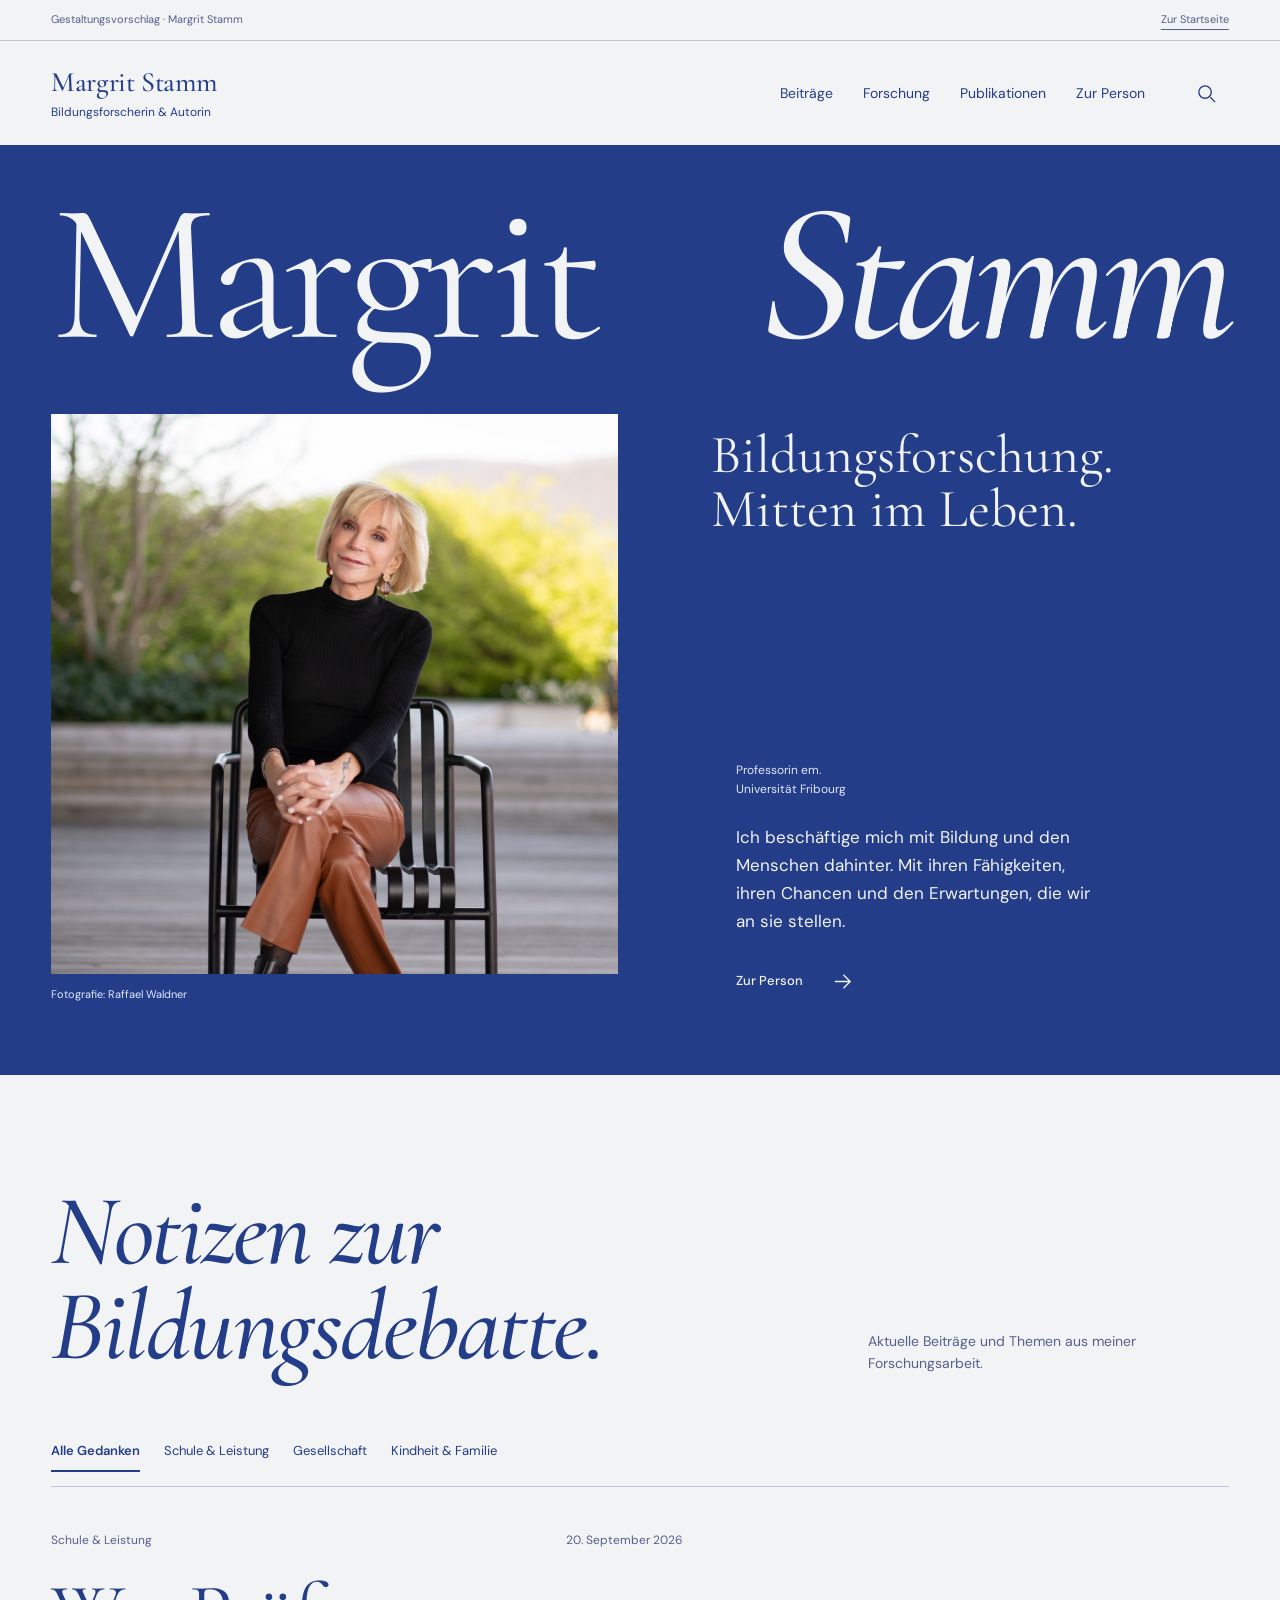
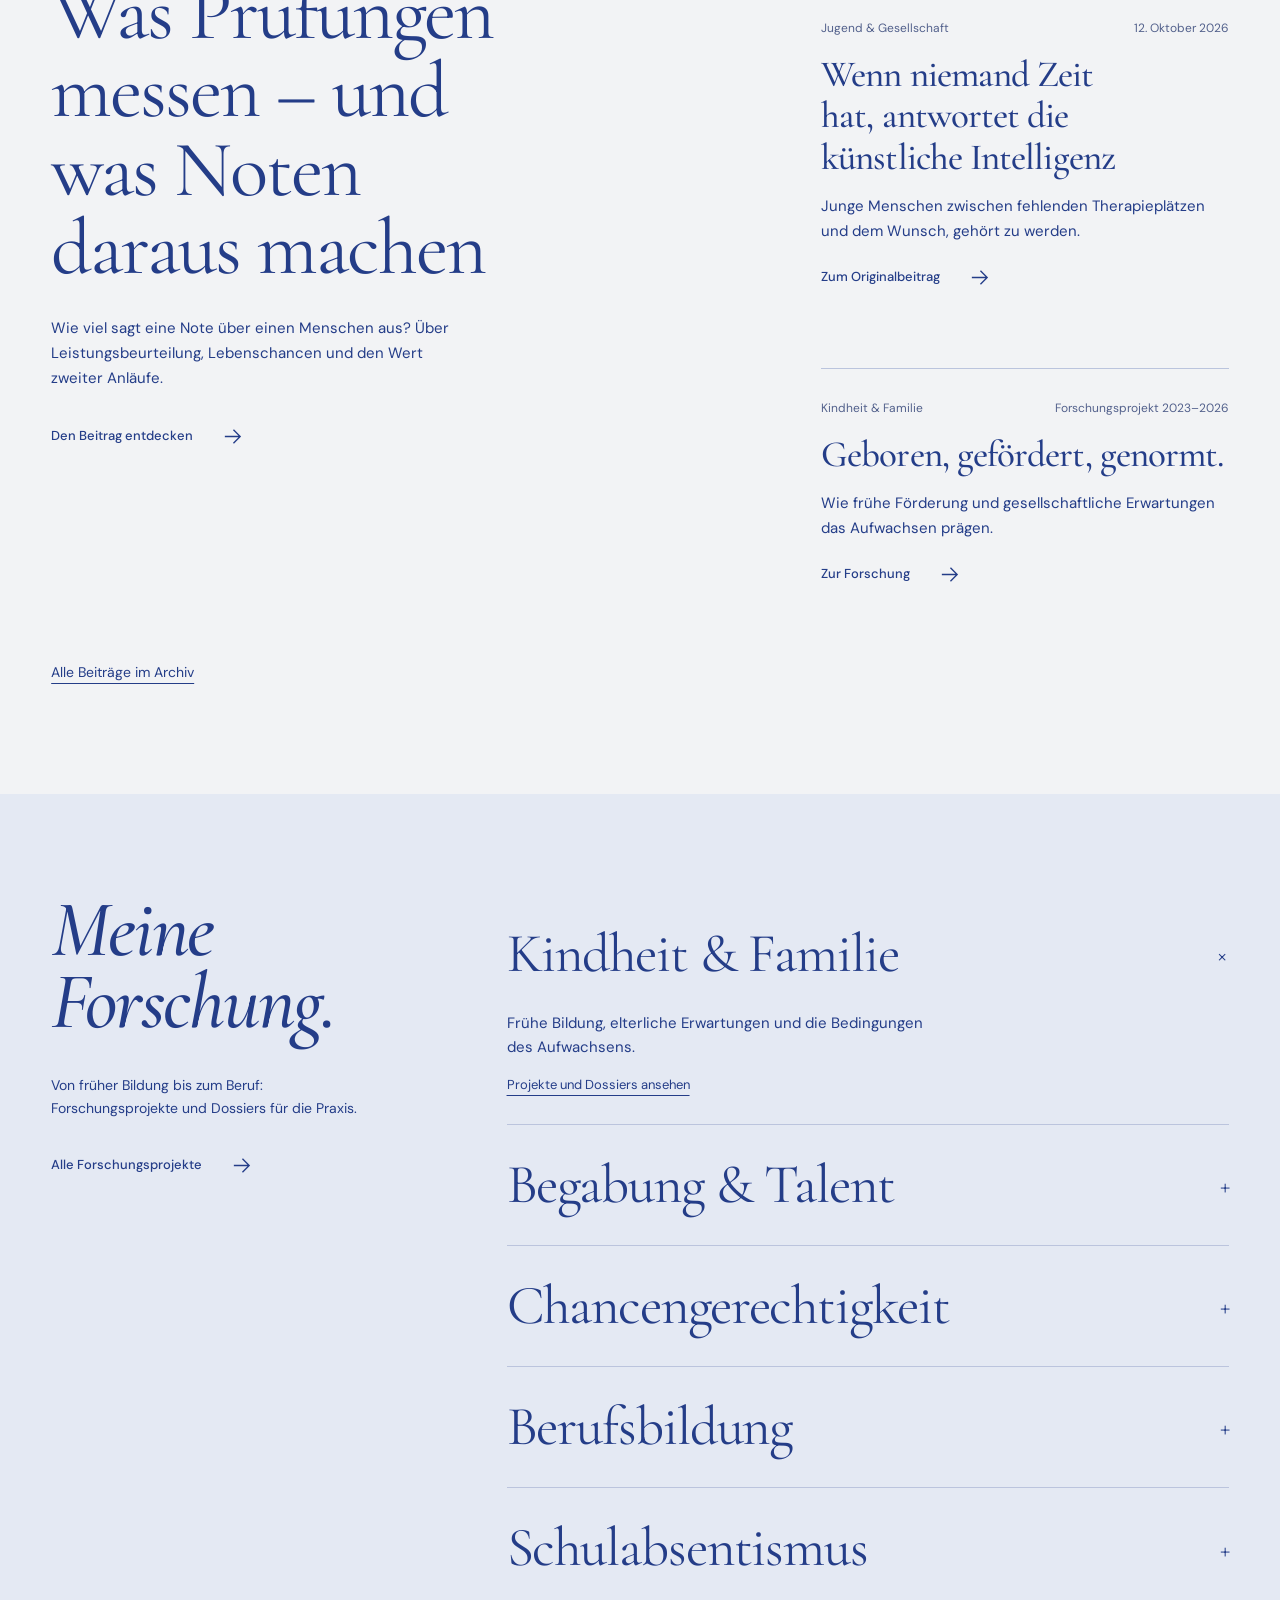
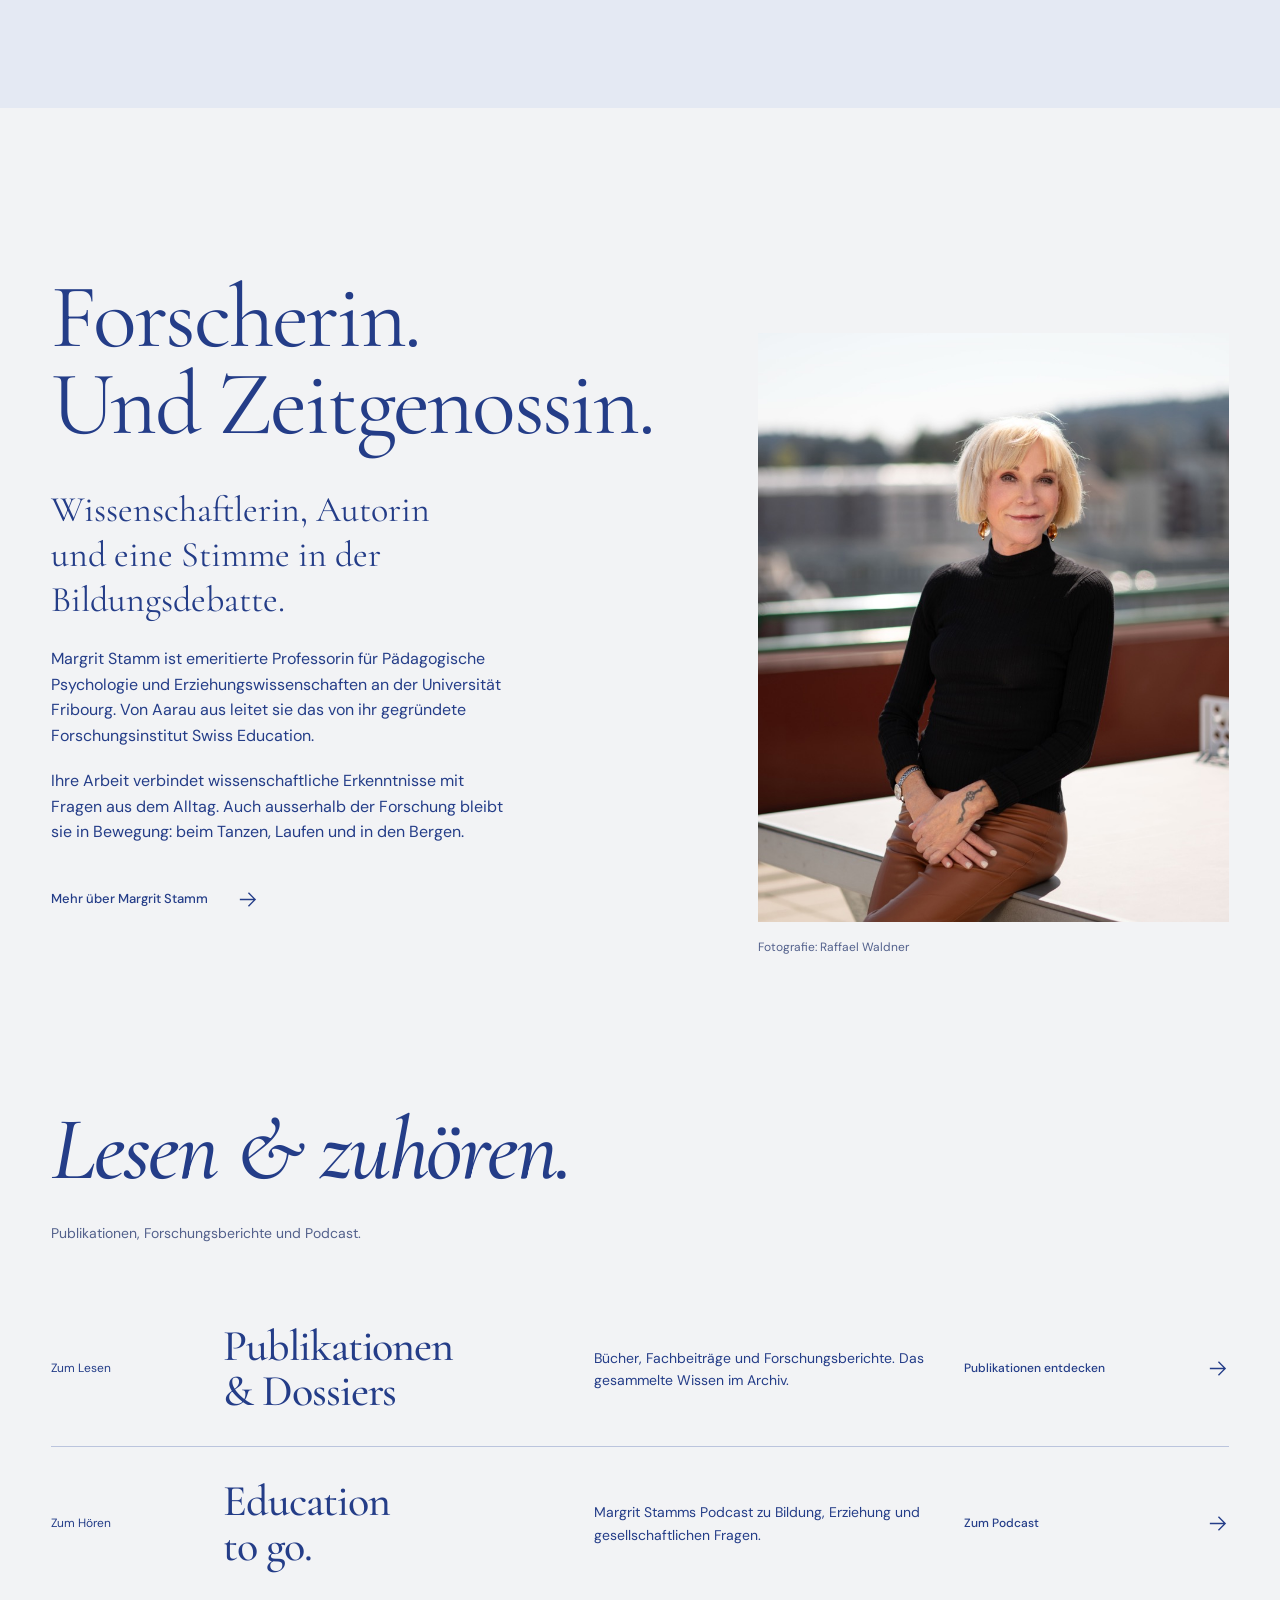
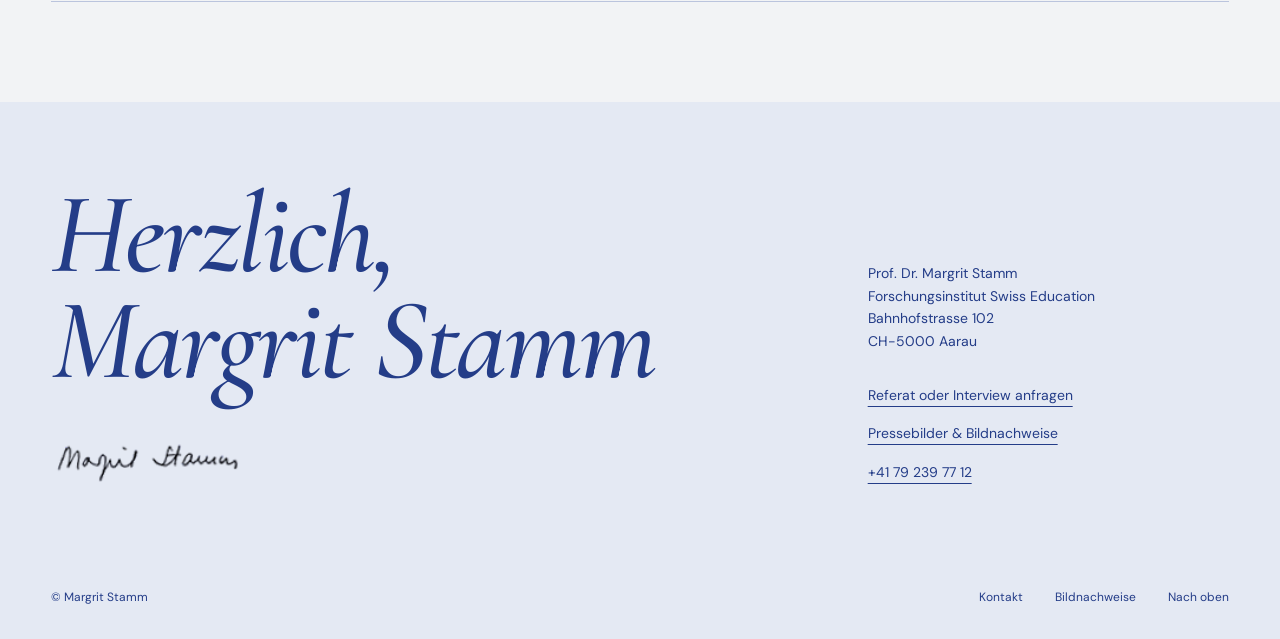
==== commit 0da27975: "Develop selected journal direction with expressive blue frontispiece" ====
--- a/journal/index.html
+++ b/journal/index.html
@@ -1,4 +1,4 @@
-<!doctype html><html lang="de-CH"><head><meta charset="utf-8"><meta name="robots" content="noindex, nofollow"><meta name="viewport" content="width=device-width, initial-scale=1"><title>Margrit Stamm | Bildung weiterdenken</title><meta name="description" content="Forschung, Gedanken und Perspektiven von Prof. Dr. Margrit Stamm. Bildung, Kindheit und gesellschaftliche Chancen."><link rel="stylesheet" href="../style.css"><script src="app.js" defer></script><link rel="stylesheet" href="../editorial.css?v=studio3"><link rel="stylesheet" href="journal.css?v=1"></head><body><div class="proposal-bar">Richtung B · Literarisches Journal <a href="../index.html">Richtung A ansehen</a></div>
+<!doctype html><html lang="de-CH"><head><meta charset="utf-8"><meta name="robots" content="noindex, nofollow"><meta name="viewport" content="width=device-width, initial-scale=1"><title>Margrit Stamm | Bildung weiterdenken</title><meta name="description" content="Forschung, Gedanken und Perspektiven von Prof. Dr. Margrit Stamm. Bildung, Kindheit und gesellschaftliche Chancen."><link rel="stylesheet" href="../style.css"><script src="app.js" defer></script><link rel="stylesheet" href="../editorial.css?v=studio3"><link rel="stylesheet" href="journal.css?v=2"></head><body><div class="proposal-bar">Gestaltungsvorschlag · Margrit Stamm <a href="index.html">Zur Startseite</a></div>
 <a class="skip" href="#main">Zum Inhalt</a><header class="header wrap"><a class="brand" href="index.html" aria-label="Margrit Stamm, Startseite"><span class="brand-emblem" aria-hidden="true"></span>Margrit Stamm<span>Bildungsforscherin & Autorin</span></a><nav aria-label="Hauptnavigation" id="navigation"><a href="beitraege.html">Beiträge</a><a href="forschung.html">Forschung</a><a href="publikationen.html">Publikationen</a><a href="index.html#person">Zur Person</a></nav><div class="header-actions"><button class="search-toggle icon-button" aria-label="Website durchsuchen"><svg viewBox="0 0 24 24" aria-hidden="true"><circle cx="10.5" cy="10.5" r="6.5"/><path d="m16 16 5 5"/></svg></button><button class="menu-toggle" aria-expanded="false" aria-controls="navigation">Menü</button></div></header>
 <main id="main"><section class="hero wrap"><div class="hero-title"><h1><span>Margrit</span><span>Stamm</span></h1><p>Bildungsforschung.<br>Mitten im Leben.</p></div><div class="hero-copy"><p>Professorin em. <br>Universität Fribourg</p><p>Ich beschäftige mich mit Bildung und den Menschen dahinter. Mit ihren Fähigkeiten, ihren Chancen und den Erwartungen, die wir an sie stellen.</p><a class="text-link" href="#person">Zur Person <svg viewBox="0 0 24 24" aria-hidden="true"><path d="M4 12h16M13 5l7 7-7 7"/></svg></a></div><figure class="hero-photo"><img src="../assets/portrait.jpg" alt="Margrit Stamm auf einer Terrasse" width="1065" height="1600" fetchpriority="high"><figcaption>Fotografie: Raffael Waldner</figcaption></figure><div class="hero-aside"><p>Zur Diskussion</p><h2><a href="artikel.html">Was Prüfungen messen – und was Noten daraus machen</a></h2><p>Ein Beitrag über Beurteilung, Chancen und zweite Anläufe.</p><a class="text-link" href="artikel.html">Beitrag lesen <svg viewBox="0 0 24 24" aria-hidden="true"><path d="M4 12h16M13 5l7 7-7 7"/></svg></a></div></section>
 <section class="thoughts wrap section" id="gedanken"><div class="section-intro"><h2>Notizen zur <br>Bildungsdebatte.</h2><p>Aktuelle Beiträge und Themen aus meiner Forschungsarbeit.</p></div><div class="filter-bar" role="group" aria-label="Beiträge nach Thema filtern"><button class="filter active" data-filter="all" aria-pressed="true">Alle Gedanken</button><button class="filter" data-filter="schule" aria-pressed="false">Schule & Leistung</button><button class="filter" data-filter="gesellschaft" aria-pressed="false">Gesellschaft</button><button class="filter" data-filter="kindheit" aria-pressed="false">Kindheit & Familie</button></div><div class="stories"><article class="story feature" data-topic="schule"><div class="story-meta"><span>Schule & Leistung</span><time datetime="2026-09-20">20. September 2026</time></div><h3><a href="artikel.html">Was Prüfungen messen – und was Noten daraus machen</a></h3><p>Wie viel sagt eine Note über einen Menschen aus? Über Leistungsbeurteilung, Lebenschancen und den Wert zweiter Anläufe.</p><a href="artikel.html" class="text-link">Den Beitrag entdecken <svg viewBox="0 0 24 24" aria-hidden="true"><path d="M4 12h16M13 5l7 7-7 7"/></svg></a></article><div class="story-stack"><article class="story" data-topic="gesellschaft"><div class="story-meta"><span>Jugend & Gesellschaft</span><time datetime="2026-10-12">12. Oktober 2026</time></div><h3><a href="https://www.margritstamm.ch/blog/blog-uebersicht-bildung-und-erziehung/entry/wenn-niemand-zeit-hat-antwortet-die-kuenstliche-intelligenz-ueber-junge-menschen-therapieplaetze-und-die-sehnsucht-gehoert-zu-werden.html">Wenn niemand Zeit hat, antwortet die künstliche Intelligenz</a></h3><p>Junge Menschen zwischen fehlenden Therapieplätzen und dem Wunsch, gehört zu werden.</p><a class="text-link" href="https://www.margritstamm.ch/blog/blog-uebersicht-bildung-und-erziehung/entry/wenn-niemand-zeit-hat-antwortet-die-kuenstliche-intelligenz-ueber-junge-menschen-therapieplaetze-und-die-sehnsucht-gehoert-zu-werden.html">Zum Originalbeitrag <svg viewBox="0 0 24 24" aria-hidden="true"><path d="M4 12h16M13 5l7 7-7 7"/></svg></a></article><article class="story" data-topic="kindheit"><div class="story-meta"><span>Kindheit & Familie</span><span>Forschungsprojekt 2023–2026</span></div><h3><a href="forschung.html">Geboren, gefördert, genormt.</a></h3><p>Wie frühe Förderung und gesellschaftliche Erwartungen das Aufwachsen prägen.</p><a class="text-link" href="forschung.html">Zur Forschung <svg viewBox="0 0 24 24" aria-hidden="true"><path d="M4 12h16M13 5l7 7-7 7"/></svg></a></article></div></div><p class="filter-status sr-only" role="status"></p><a class="archive-link" href="beitraege.html">Alle Beiträge im Archiv</a></section>
--- a/journal/journal.css
+++ b/journal/journal.css
@@ -4,3 +4,9 @@
 .hero{grid-template-columns:minmax(0,1fr) minmax(0,1.4fr);grid-template-rows:auto auto;gap:0 8%;padding-top:48px;padding-bottom:100px;align-items:start}.hero-photo{grid-column:1;grid-row:1/3;padding-top:60px}.hero-photo img{height:590px;object-position:50% 40%}.hero-title{grid-column:2;grid-row:1;padding-top:0}.hero h1{font-family:var(--font-display);font-size:clamp(100px,12vw,180px);font-weight:400;line-height:.76;letter-spacing:-.04em}.hero h1 span+span{font-style:italic;margin:14px 0 0 12%}.hero-title>p{font-family:var(--font-display);font-size:37px;line-height:1.05;padding-top:42px;max-width:350px}.hero-copy{grid-column:2;grid-row:2;display:block;padding:28px 0 0 12%;max-width:430px}.hero-copy>p:first-child{display:block;font-size:12px;margin-bottom:18px}.hero-copy>p:nth-child(2){font-size:16px;max-width:340px}.hero-copy .text-link{margin-top:14px}.hero-aside{display:none}.thoughts{border:0;background:var(--light);padding-block:70px}.section-intro h2,.thoughts .section-intro h2,.person h2,.library .section-intro h2{font-family:var(--font-display);font-size:clamp(48px,5.5vw,80px);font-weight:400;letter-spacing:-.025em}.stories{grid-template-columns:1.35fr 1fr}.story.feature h3{font-size:clamp(54px,5.5vw,80px);font-weight:400}.story-stack h3{font-size:38px}.research{background:var(--paper);color:var(--ink);margin:0;padding-block:100px}.research-inner{grid-template-columns:minmax(0,1fr) minmax(0,2fr);gap:90px}.research-intro h2{font-family:var(--font-display);font-size:62px;font-style:italic}.research-list{grid-column:2}.research-list summary{font-family:var(--font-display);font-size:48px;letter-spacing:-.02em}.research-list details+details{border-color:var(--line)}.person{border-top:1px solid var(--line);grid-template-columns:1.4fr 1fr;gap:10%}.person figure{grid-column:2;grid-row:1;max-width:none}.person-copy{grid-column:1;grid-row:1}.person-copy .lead{font-size:37px}.footer{background:var(--light)}.footer h2{font-style:italic;font-size:80px}.article-header{max-width:1300px;padding-top:40px}.article-header h1{font-family:var(--font-display);font-weight:400;font-size:clamp(58px,8vw,114px);line-height:.98;max-width:1100px}.article-header .article-meta{border-color:var(--line)}.article-layout{max-width:1300px;grid-template-columns:220px minmax(0,700px);gap:80px}.article-body{font-size:26px}.article-body .intro{font-size:38px}.article-end{background:var(--ink);color:var(--paper)}.article-end :focus-visible{outline-color:var(--paper)}.research-mast{background:var(--light)}.archive-mast h1,.publication-mast h1,.research-mast h1{font-family:var(--font-display);font-weight:400;font-style:italic;font-size:clamp(72px,10vw,144px)}.archive-row:hover{background:var(--light)}.publication-count{font-family:var(--font-display);font-style:italic}.archive-row h2{font-weight:400}
 @media(max-width:1100px){.hero{gap:0 6%}.hero h1{font-size:12vw}.hero-photo img{height:540px}.hero-title>p{font-size:30px}.hero-copy{padding-left:0}.research-inner{gap:45px}.article-layout{grid-template-columns:170px minmax(0,1fr);gap:45px}}
 @media(max-width:700px){.brand{font-size:26px}.hero{grid-template-columns:1fr;gap:28px;padding-top:30px;padding-bottom:55px}.hero-title{grid-column:1;grid-row:1}.hero h1{font-size:clamp(86px,24vw,155px);line-height:.82}.hero h1 span+span{margin-left:18%}.hero-title>p{font-size:30px;padding-top:30px}.hero-photo{grid-column:1;grid-row:2;padding:0;margin-right:12%}.hero-photo img{height:395px}.hero-copy{grid-column:1;grid-row:3;padding:0 0 0 12%;max-width:none}.hero-copy>p:first-child{font-size:12px}.hero-copy>p:nth-child(2){font-size:15px}.thoughts{padding-block:48px}.section-intro h2,.thoughts .section-intro h2,.person h2,.library .section-intro h2{font-size:48px}.stories{grid-template-columns:1fr}.story.feature h3{font-size:48px}.story-stack h3{font-size:36px}.research{padding-block:55px}.research-inner{display:block}.research-intro h2{font-size:48px}.research-list summary{font-size:33px}.person{grid-template-columns:1fr;padding-block:55px}.person figure{grid-column:1;grid-row:1;width:85%;margin-left:auto}.person-copy{grid-column:1;grid-row:2}.person-copy .lead{font-size:32px}.footer h2{font-size:58px}.article-header h1{font-size:clamp(44px,12vw,70px)}.article-layout{display:flex;gap:30px}.article-body{font-size:24px}.article-body .intro{font-size:32px}.archive-mast h1,.publication-mast h1,.research-mast h1{font-size:clamp(52px,14vw,86px)}}
+/* Selected journal: blue-ink frontispiece and a more expressive typographic rhythm. */
+.hero{background:var(--ink);color:var(--paper);max-width:none;grid-template-columns:minmax(0,1.15fr) minmax(0,1fr);gap:48px 10%;padding-top:38px;padding-bottom:72px}.hero-title{grid-column:1/3;grid-row:1;display:grid;grid-template-columns:1.15fr 1fr;gap:10%;position:relative}.hero h1{grid-column:1/3;display:flex;justify-content:space-between;align-items:baseline;font-size:clamp(110px,15.5vw,248px);line-height:.92;letter-spacing:-.04em}.hero h1 span+span{margin:0;font-weight:400}.hero-title>p{position:absolute;right:0;top:calc(100% + 62px);width:44%;max-width:none;font-size:clamp(40px,4.2vw,66px);padding:0;line-height:1.02}.hero-photo{grid-column:1;grid-row:2;padding:0;margin:0}.hero-photo img{height:560px;object-position:50% 38%}.hero-photo figcaption{color:var(--signal);margin-top:12px}.hero-copy{grid-column:2;grid-row:2;padding:240px 0 0;max-width:400px;align-self:end}.hero-copy>p:first-child{color:var(--signal);margin-bottom:24px}.hero-copy>p:nth-child(2){font-size:17px;line-height:1.65;max-width:360px}.hero-copy .text-link{margin-top:24px}.hero :focus-visible{outline-color:var(--paper)}.hero ::selection{background:var(--paper);color:var(--ink)}
+.thoughts{background:var(--paper);padding-block:110px}.thoughts .section-intro{grid-template-columns:2fr 1fr;gap:8%;margin-bottom:58px}.thoughts .section-intro h2{font-size:clamp(60px,7.8vw,112px);font-style:italic;line-height:.95}.thoughts .section-intro p{padding-bottom:0}.stories{grid-template-columns:1.6fr 1fr;gap:10%}.story.feature h3{font-size:clamp(56px,6.2vw,90px);line-height:.99}.story-stack{padding-top:100px}.story-stack h3{font-size:37px}.filter-bar{border-bottom:1px solid var(--line);padding-bottom:14px}.research{background:var(--light);padding-block:100px}.research-inner{grid-template-columns:1fr 2fr;gap:8%}.research-intro h2{font-size:80px;line-height:.9}.research-list summary{font-size:clamp(36px,4.3vw,62px)}.research-list details{padding-block:27px}.research-list p{margin-top:24px}.person{border:0;padding-block:130px;grid-template-columns:1.3fr 1fr;gap:8%}.person h2{font-size:clamp(64px,7.1vw,102px);line-height:.95}.person figure{align-self:end;padding-top:95px}.person-copy .lead{font-size:36px;margin-top:40px}.library .section-intro h2{font-size:90px;font-style:italic}.library-grid h3{font-size:44px}.footer-top{grid-template-columns:2fr 1fr;gap:8%}.footer h2{font-size:clamp(72px,9vw,130px);line-height:.92}.footer .signature{margin-top:40px;width:190px}.footer-contact{align-self:end}.footer{padding-top:80px}
+.research-mast{background:var(--ink);color:var(--paper);padding-block:58px 70px}.research-mast>.wrap{display:block}.research-mast h1{font-style:normal;font-size:clamp(90px,12vw,180px);line-height:.95;max-width:none}.research-mast h1 span,.research-mast h1 em{display:block}.research-mast h1 em{text-align:right;font-weight:400;margin-top:8px}.research-note{display:grid;grid-template-columns:1fr 1fr;gap:8%;margin-top:52px;max-width:740px}.research-note p:first-child{font-size:16px}.research-note p+p{margin:0;font-size:16px}.research-note img{display:none}.archive-mast{display:block;padding-top:50px;padding-bottom:70px}.archive-mast h1{font-size:clamp(100px,13vw,190px);font-style:normal;line-height:.93}.archive-mast h1 span,.archive-mast h1 em{display:block}.archive-mast h1 em{margin-left:26%;font-weight:400}.archive-mast>div{max-width:340px;margin:40px 0 0 auto}.publication-mast{grid-template-columns:2.6fr 1fr;gap:8%}.publication-mast h1{font-size:clamp(78px,9vw,130px);line-height:.95;font-style:normal}.publication-count{font-size:130px}.archive-row{padding-block:40px}.archive-row h2{font-size:46px;line-height:1.05}.archive-row time{font-size:12px}.article-header{padding-block:50px 60px}.article-header h1{font-size:clamp(62px,8.6vw,124px);line-height:.98}.article-body{color:#26304a}.article-body h2{color:var(--ink)}.article-body .intro{color:var(--ink);font-size:42px}.article-body>p:not(.intro){max-width:58ch}
+@media(max-width:1100px){.hero-title>p{top:calc(100% + 48px);font-size:42px}.hero-copy{padding-top:175px}.hero-photo img{height:550px}.research-intro h2{font-size:62px}.archive-row h2{font-size:37px}.person h2{font-size:65px}.footer h2{font-size:86px}}
+@media(max-width:700px){.hero{grid-template-columns:1fr;gap:28px;padding-top:28px;padding-bottom:44px}.hero-title{grid-column:1;grid-row:1;display:block}.hero h1{display:block;font-size:clamp(88px,26vw,170px);line-height:.8}.hero h1 span+span{text-align:right;margin-top:16px}.hero-title>p{position:static;width:auto;font-size:32px;padding-top:36px;max-width:260px}.hero-photo{grid-column:1;grid-row:2;margin-right:0}.hero-photo img{height:420px;object-position:50% 38%}.hero-copy{grid-column:1;grid-row:3;padding:0 0 0 10%;max-width:none}.hero-copy>p:first-child{font-size:12px;margin-bottom:18px}.hero-copy>p:nth-child(2){font-size:16px}.thoughts{padding-block:56px}.thoughts .section-intro{display:block;margin-bottom:32px}.thoughts .section-intro h2{font-size:53px}.stories{grid-template-columns:1fr;gap:38px}.story.feature h3{font-size:49px}.story-stack{padding-top:0}.story-stack h3{font-size:36px}.research{padding-block:56px}.research-inner{display:block}.research-intro h2{font-size:55px}.research-list summary{font-size:34px}.person{grid-template-columns:1fr;padding-block:64px;gap:36px}.person figure{padding:0;width:90%}.person h2{font-size:56px}.person-copy .lead{font-size:31px;margin-top:28px}.library .section-intro h2{font-size:52px}.library-grid h3{font-size:38px}.footer-top{grid-template-columns:1fr;gap:40px}.footer{padding-top:52px}.footer h2{font-size:64px}.footer .signature{width:161px;margin-top:28px}.research-mast{padding-block:40px 44px}.research-mast h1{font-size:clamp(49px,13vw,85px);line-height:1}.research-mast h1 em{margin-top:12px}.research-note{margin-top:36px;gap:24px;grid-template-columns:1fr 1.4fr}.research-note p:first-child,.research-note p+p{font-size:13px}.archive-mast{padding-block:36px 44px}.archive-mast h1{font-size:clamp(59px,16vw,96px)}.archive-mast h1 em{margin-left:12%}.archive-mast>div{margin-top:32px;margin-left:12%}.publication-mast{display:block;padding-block:36px 48px}.publication-mast h1{font-size:clamp(46px,12.4vw,80px)}.publication-count{font-size:80px}.archive-row{padding-block:30px}.archive-row h2{font-size:34px}.article-header{padding-block:26px 36px}.article-header h1{font-size:clamp(44px,12vw,70px)}.article-body .intro{font-size:32px}}
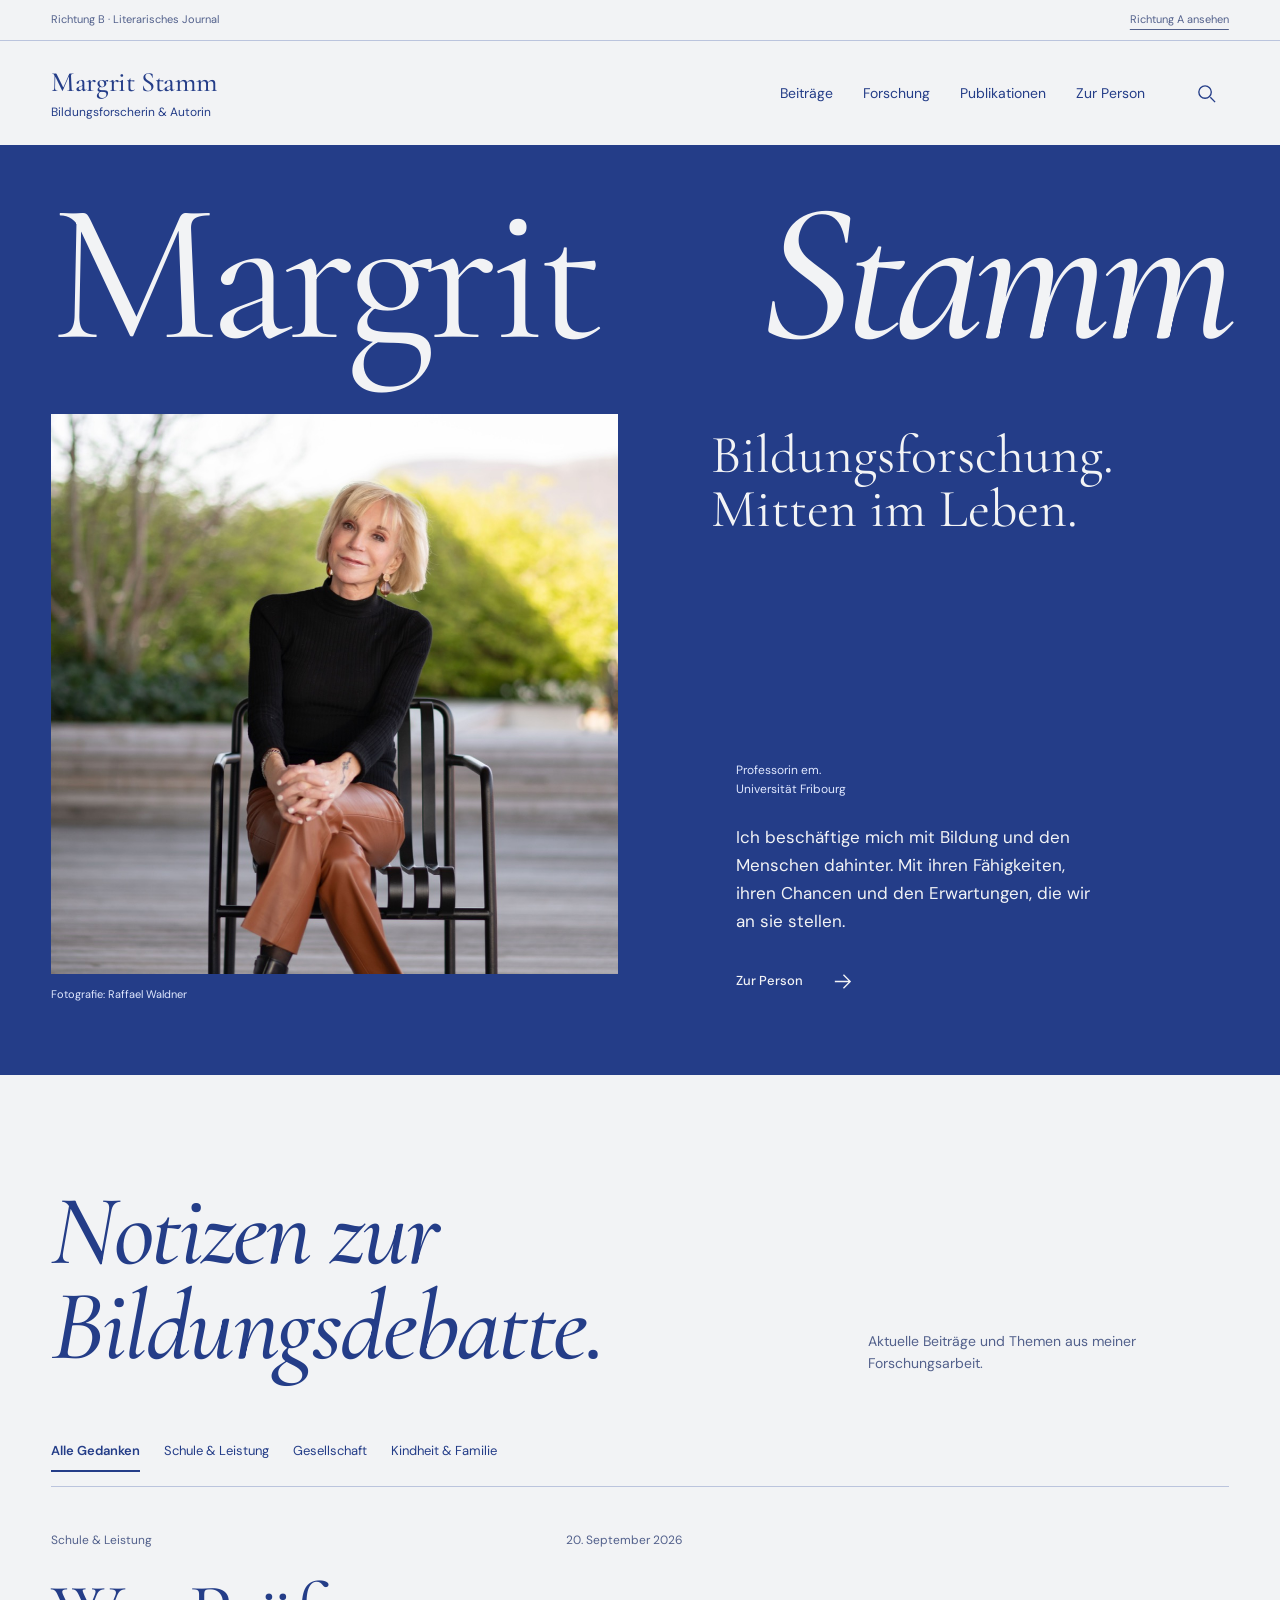
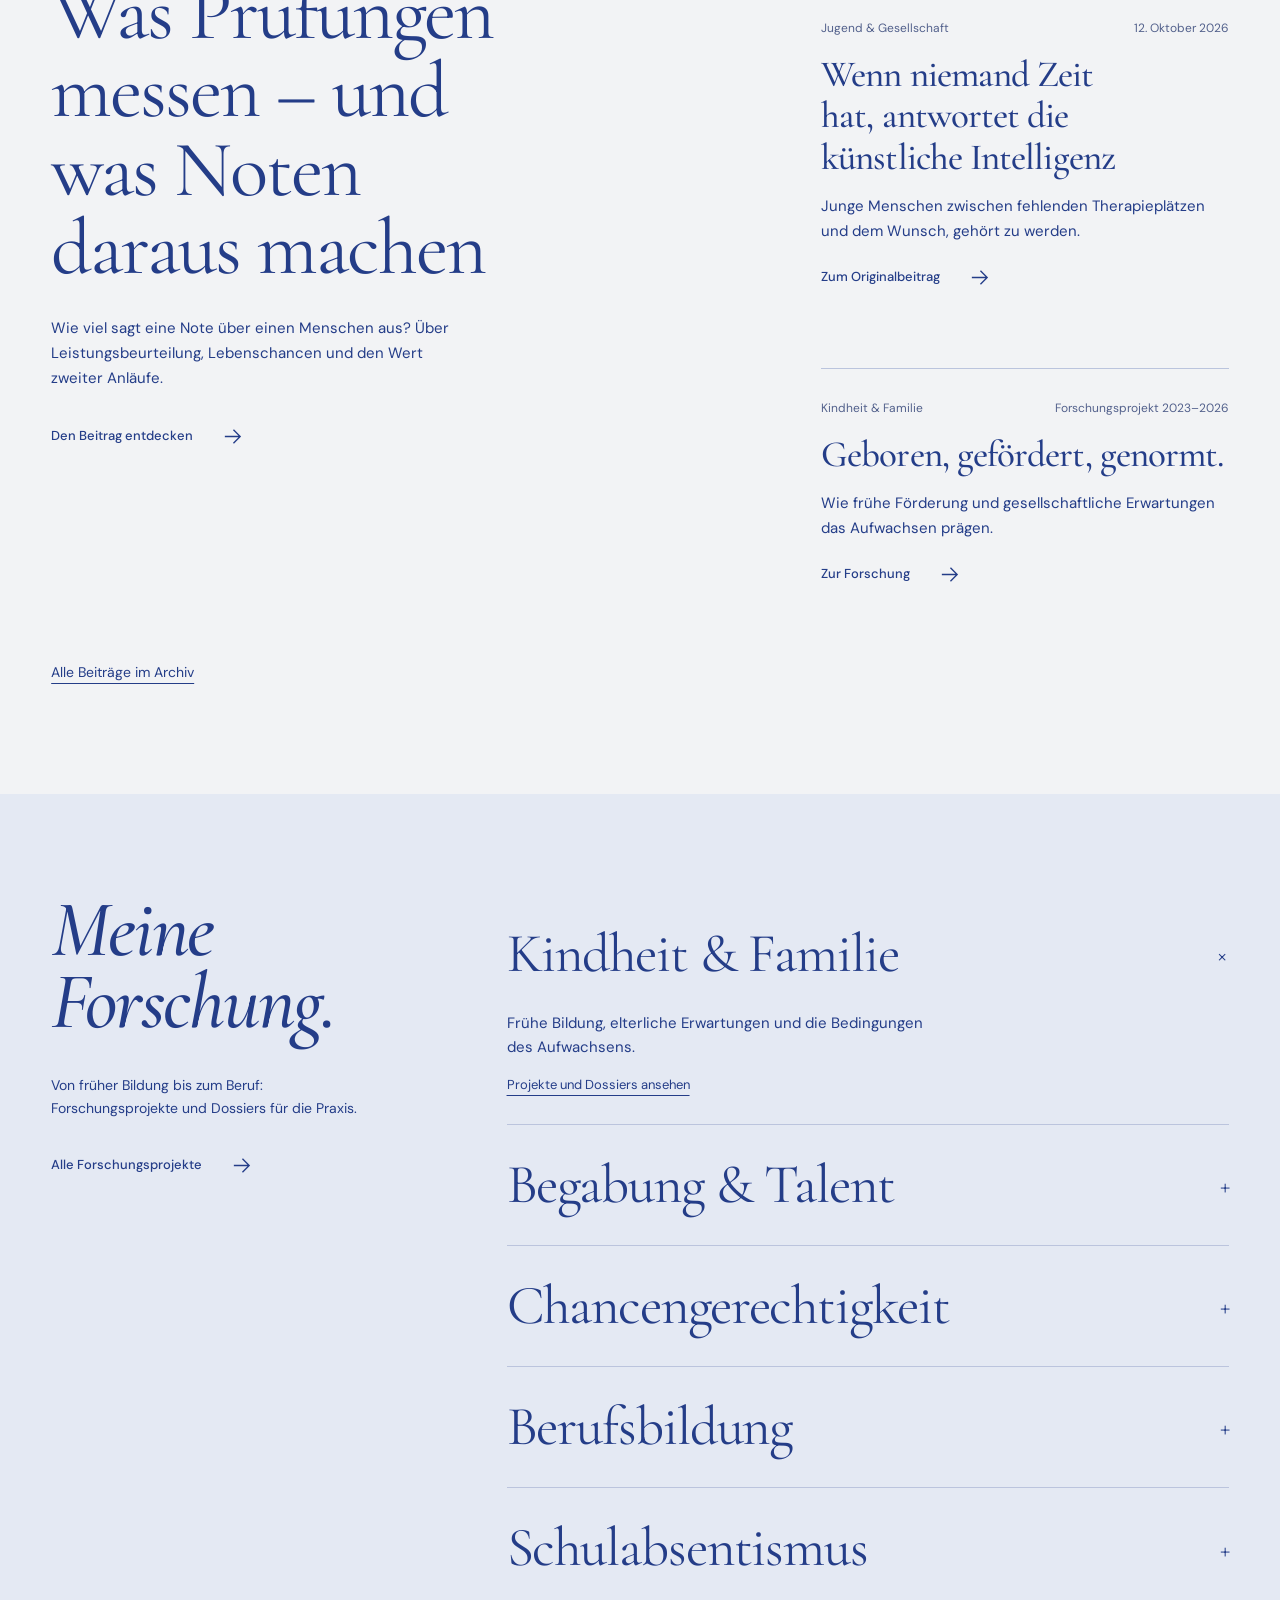
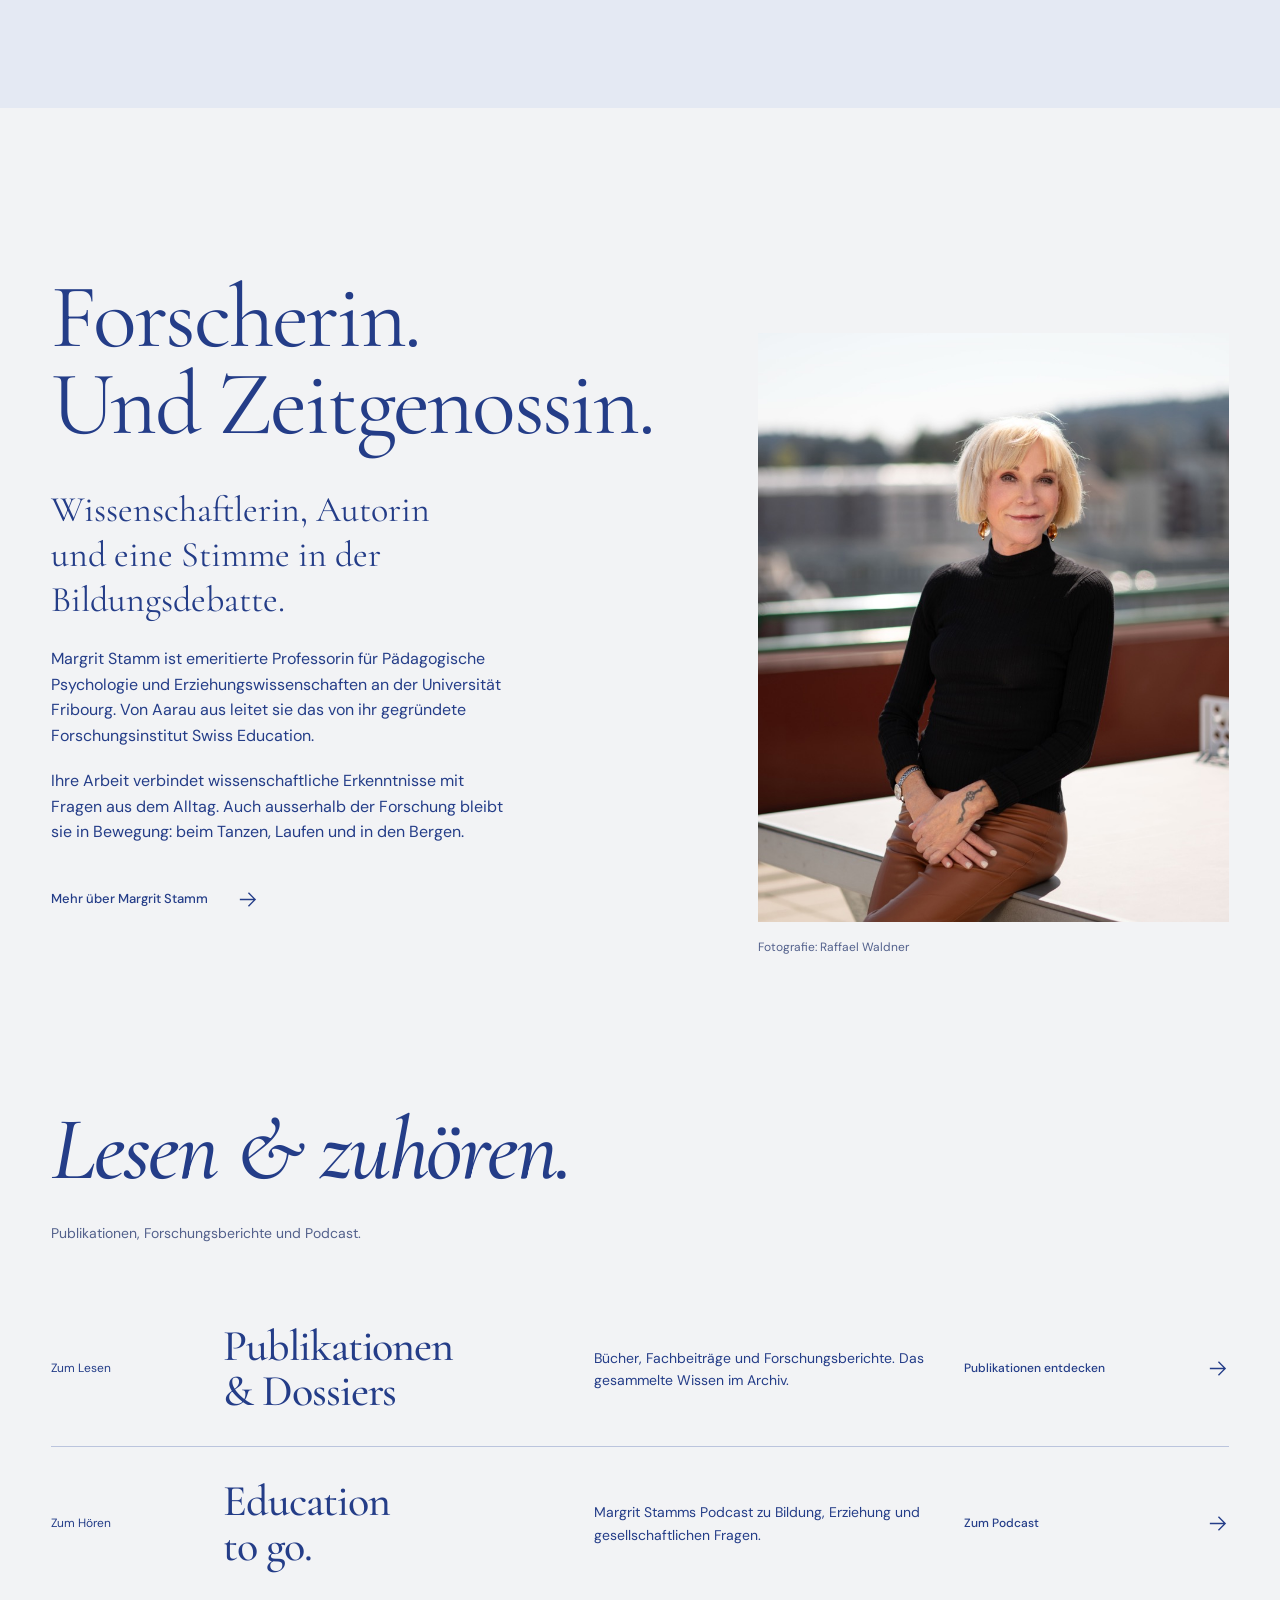
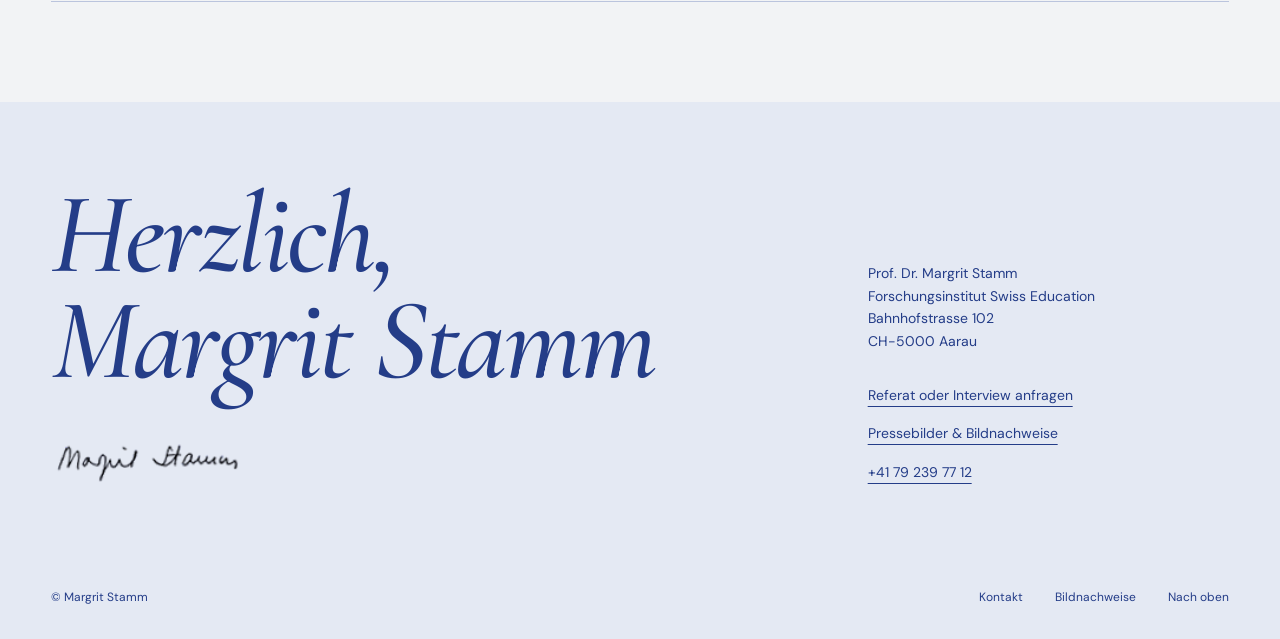
==== commit 0d622664: "Add bolder poster alternative alongside selected journal direction" ====
--- a/journal/index.html
+++ b/journal/index.html
@@ -1,4 +1,4 @@
-<!doctype html><html lang="de-CH"><head><meta charset="utf-8"><meta name="robots" content="noindex, nofollow"><meta name="viewport" content="width=device-width, initial-scale=1"><title>Margrit Stamm | Bildung weiterdenken</title><meta name="description" content="Forschung, Gedanken und Perspektiven von Prof. Dr. Margrit Stamm. Bildung, Kindheit und gesellschaftliche Chancen."><link rel="stylesheet" href="../style.css"><script src="app.js" defer></script><link rel="stylesheet" href="../editorial.css?v=studio3"><link rel="stylesheet" href="journal.css?v=2"></head><body><div class="proposal-bar">Gestaltungsvorschlag · Margrit Stamm <a href="index.html">Zur Startseite</a></div>
+<!doctype html><html lang="de-CH"><head><meta charset="utf-8"><meta name="robots" content="noindex, nofollow"><meta name="viewport" content="width=device-width, initial-scale=1"><title>Margrit Stamm | Bildung weiterdenken</title><meta name="description" content="Forschung, Gedanken und Perspektiven von Prof. Dr. Margrit Stamm. Bildung, Kindheit und gesellschaftliche Chancen."><link rel="stylesheet" href="../style.css"><script src="app.js" defer></script><link rel="stylesheet" href="../editorial.css?v=studio3"><link rel="stylesheet" href="journal.css?v=2"></head><body><div class="proposal-bar">Richtung B · Literarisches Journal <a href="../plakat/index.html">Richtung A ansehen</a></div>
 <a class="skip" href="#main">Zum Inhalt</a><header class="header wrap"><a class="brand" href="index.html" aria-label="Margrit Stamm, Startseite"><span class="brand-emblem" aria-hidden="true"></span>Margrit Stamm<span>Bildungsforscherin & Autorin</span></a><nav aria-label="Hauptnavigation" id="navigation"><a href="beitraege.html">Beiträge</a><a href="forschung.html">Forschung</a><a href="publikationen.html">Publikationen</a><a href="index.html#person">Zur Person</a></nav><div class="header-actions"><button class="search-toggle icon-button" aria-label="Website durchsuchen"><svg viewBox="0 0 24 24" aria-hidden="true"><circle cx="10.5" cy="10.5" r="6.5"/><path d="m16 16 5 5"/></svg></button><button class="menu-toggle" aria-expanded="false" aria-controls="navigation">Menü</button></div></header>
 <main id="main"><section class="hero wrap"><div class="hero-title"><h1><span>Margrit</span><span>Stamm</span></h1><p>Bildungsforschung.<br>Mitten im Leben.</p></div><div class="hero-copy"><p>Professorin em. <br>Universität Fribourg</p><p>Ich beschäftige mich mit Bildung und den Menschen dahinter. Mit ihren Fähigkeiten, ihren Chancen und den Erwartungen, die wir an sie stellen.</p><a class="text-link" href="#person">Zur Person <svg viewBox="0 0 24 24" aria-hidden="true"><path d="M4 12h16M13 5l7 7-7 7"/></svg></a></div><figure class="hero-photo"><img src="../assets/portrait.jpg" alt="Margrit Stamm auf einer Terrasse" width="1065" height="1600" fetchpriority="high"><figcaption>Fotografie: Raffael Waldner</figcaption></figure><div class="hero-aside"><p>Zur Diskussion</p><h2><a href="artikel.html">Was Prüfungen messen – und was Noten daraus machen</a></h2><p>Ein Beitrag über Beurteilung, Chancen und zweite Anläufe.</p><a class="text-link" href="artikel.html">Beitrag lesen <svg viewBox="0 0 24 24" aria-hidden="true"><path d="M4 12h16M13 5l7 7-7 7"/></svg></a></div></section>
 <section class="thoughts wrap section" id="gedanken"><div class="section-intro"><h2>Notizen zur <br>Bildungsdebatte.</h2><p>Aktuelle Beiträge und Themen aus meiner Forschungsarbeit.</p></div><div class="filter-bar" role="group" aria-label="Beiträge nach Thema filtern"><button class="filter active" data-filter="all" aria-pressed="true">Alle Gedanken</button><button class="filter" data-filter="schule" aria-pressed="false">Schule & Leistung</button><button class="filter" data-filter="gesellschaft" aria-pressed="false">Gesellschaft</button><button class="filter" data-filter="kindheit" aria-pressed="false">Kindheit & Familie</button></div><div class="stories"><article class="story feature" data-topic="schule"><div class="story-meta"><span>Schule & Leistung</span><time datetime="2026-09-20">20. September 2026</time></div><h3><a href="artikel.html">Was Prüfungen messen – und was Noten daraus machen</a></h3><p>Wie viel sagt eine Note über einen Menschen aus? Über Leistungsbeurteilung, Lebenschancen und den Wert zweiter Anläufe.</p><a href="artikel.html" class="text-link">Den Beitrag entdecken <svg viewBox="0 0 24 24" aria-hidden="true"><path d="M4 12h16M13 5l7 7-7 7"/></svg></a></article><div class="story-stack"><article class="story" data-topic="gesellschaft"><div class="story-meta"><span>Jugend & Gesellschaft</span><time datetime="2026-10-12">12. Oktober 2026</time></div><h3><a href="https://www.margritstamm.ch/blog/blog-uebersicht-bildung-und-erziehung/entry/wenn-niemand-zeit-hat-antwortet-die-kuenstliche-intelligenz-ueber-junge-menschen-therapieplaetze-und-die-sehnsucht-gehoert-zu-werden.html">Wenn niemand Zeit hat, antwortet die künstliche Intelligenz</a></h3><p>Junge Menschen zwischen fehlenden Therapieplätzen und dem Wunsch, gehört zu werden.</p><a class="text-link" href="https://www.margritstamm.ch/blog/blog-uebersicht-bildung-und-erziehung/entry/wenn-niemand-zeit-hat-antwortet-die-kuenstliche-intelligenz-ueber-junge-menschen-therapieplaetze-und-die-sehnsucht-gehoert-zu-werden.html">Zum Originalbeitrag <svg viewBox="0 0 24 24" aria-hidden="true"><path d="M4 12h16M13 5l7 7-7 7"/></svg></a></article><article class="story" data-topic="kindheit"><div class="story-meta"><span>Kindheit & Familie</span><span>Forschungsprojekt 2023–2026</span></div><h3><a href="forschung.html">Geboren, gefördert, genormt.</a></h3><p>Wie frühe Förderung und gesellschaftliche Erwartungen das Aufwachsen prägen.</p><a class="text-link" href="forschung.html">Zur Forschung <svg viewBox="0 0 24 24" aria-hidden="true"><path d="M4 12h16M13 5l7 7-7 7"/></svg></a></article></div></div><p class="filter-status sr-only" role="status"></p><a class="archive-link" href="beitraege.html">Alle Beiträge im Archiv</a></section>
